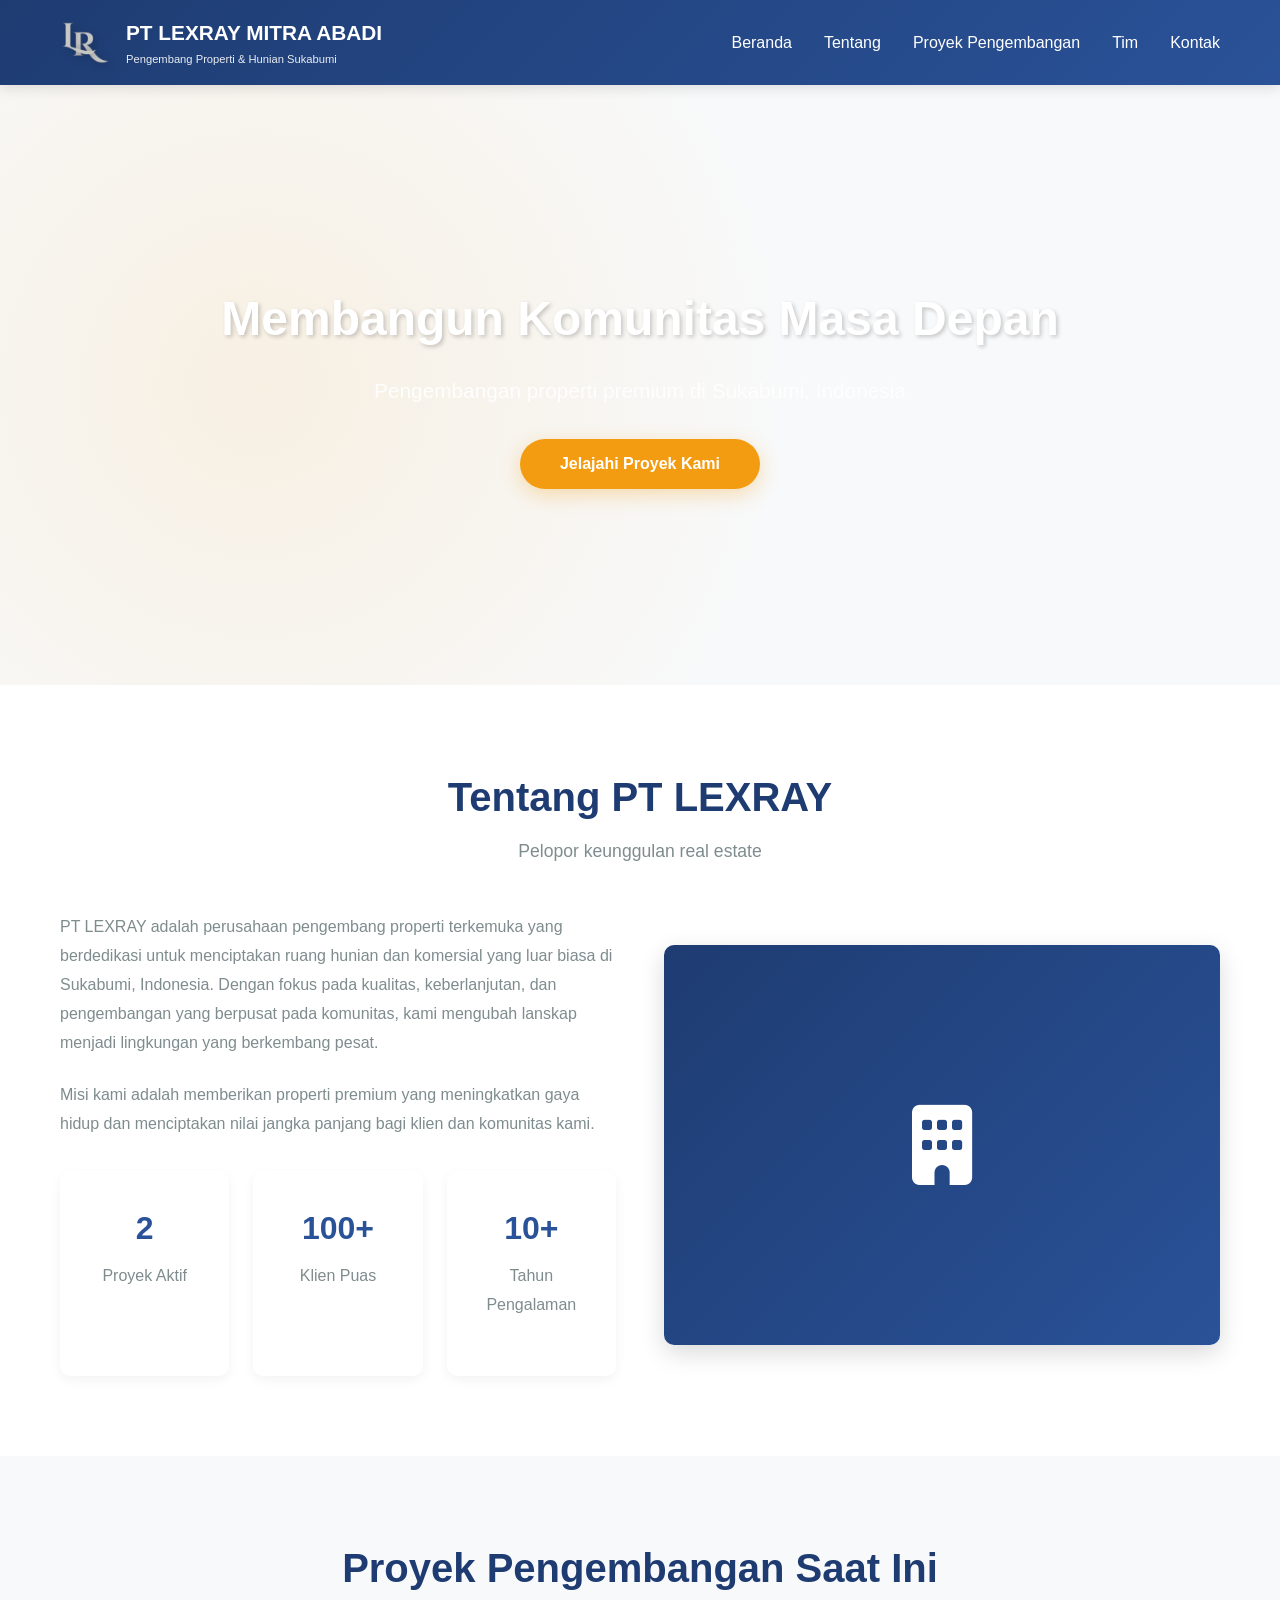
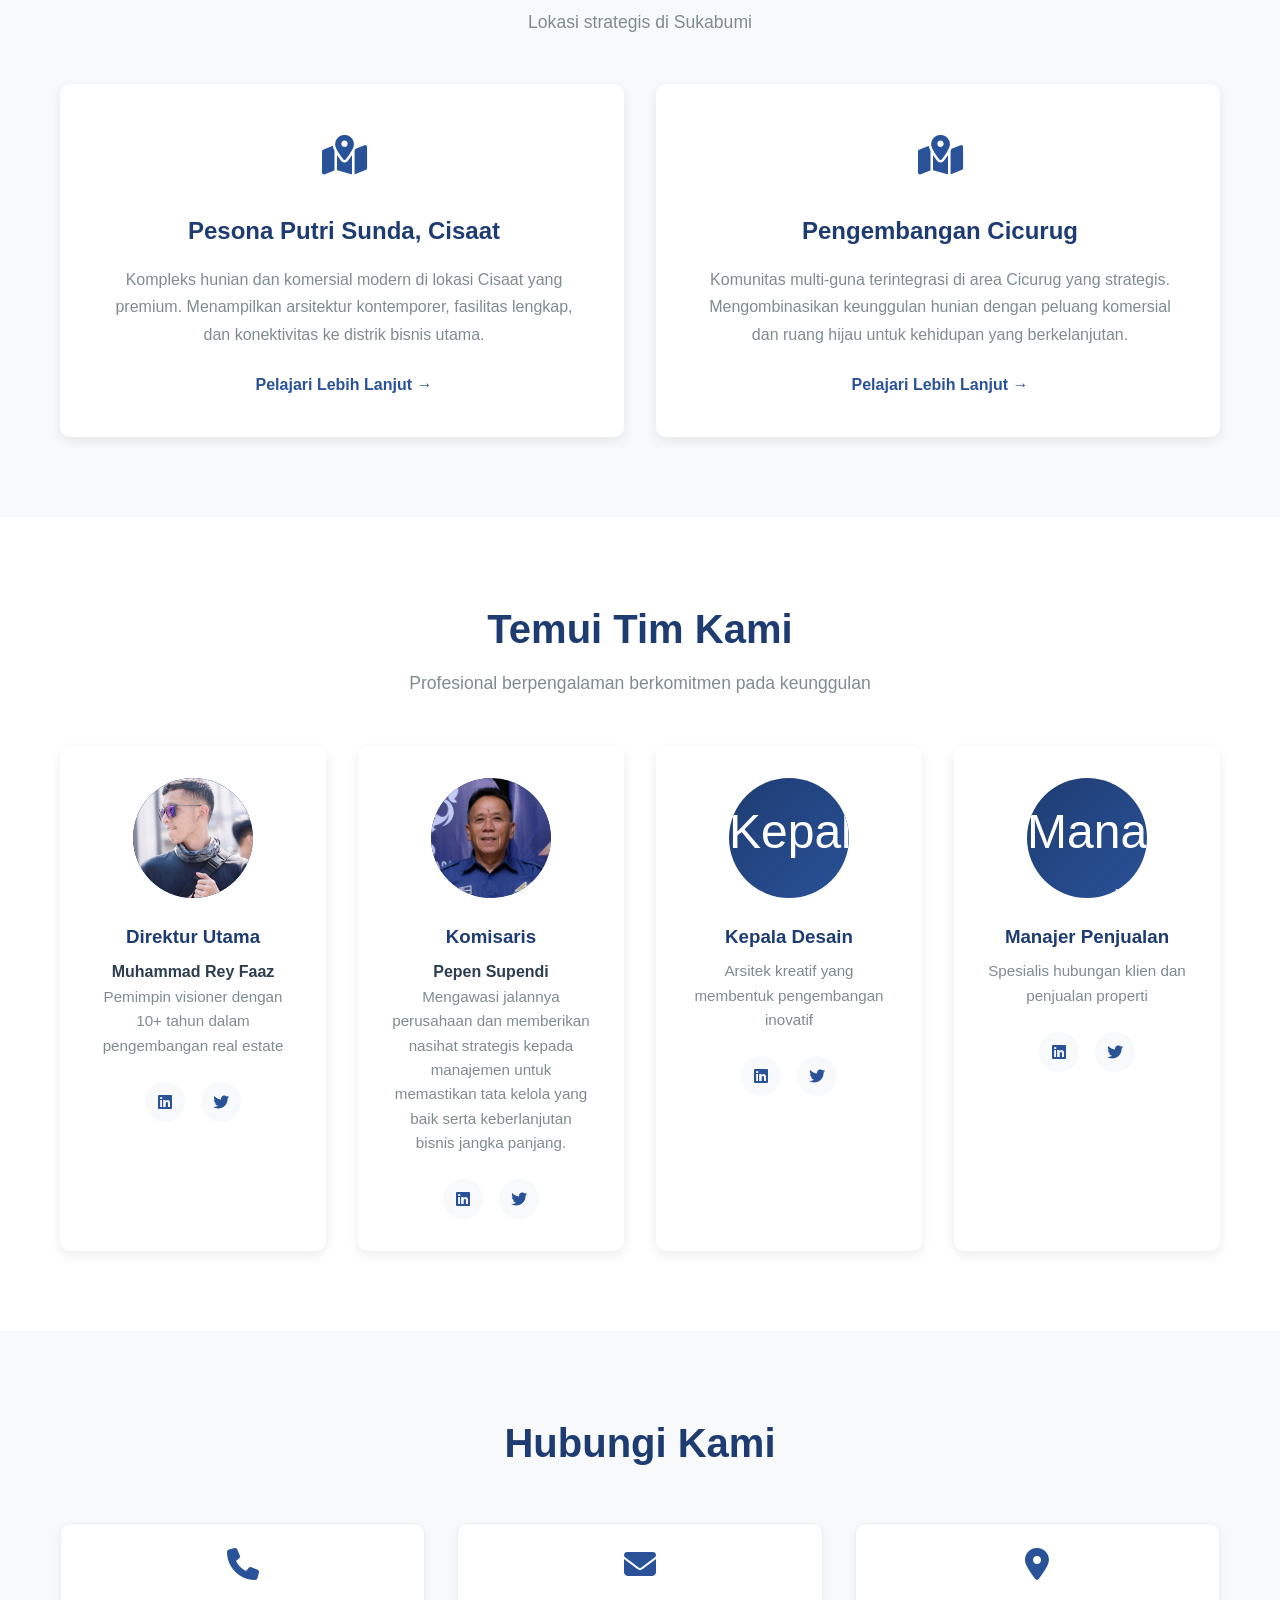
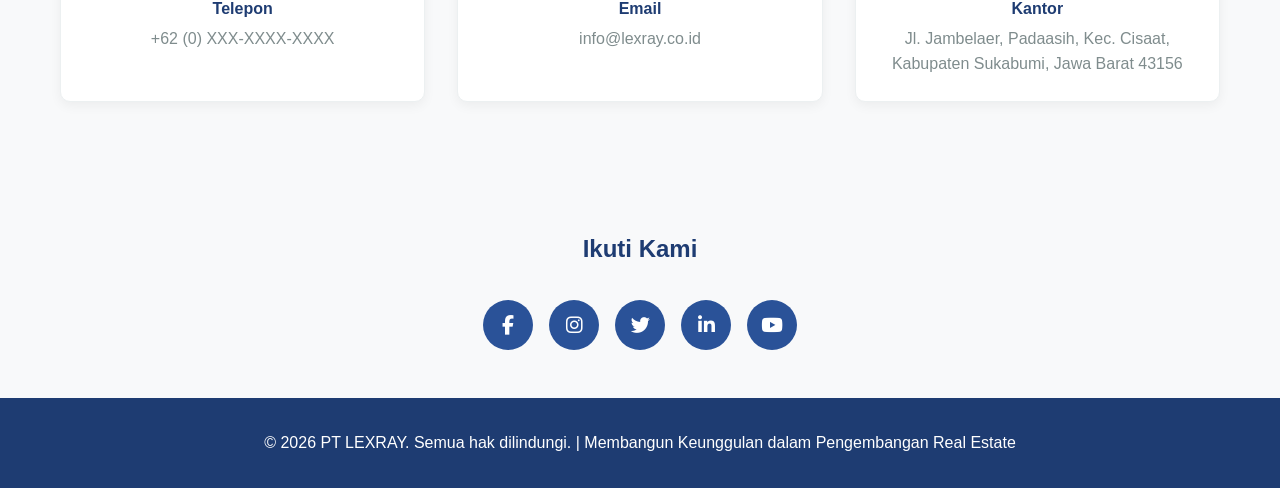
==== index.html @ bbb1227e "Initial project commit" ====
<!DOCTYPE html>
<html lang="id">

<head>
    <meta charset="UTF-8">
    <meta name="viewport" content="width=device-width, initial-scale=1.0">
    <title>LEXRAY | Pengembang Properti & Hunian Sukabumi</title>
    <link rel="icon" type="image/png" href="contents/img/Screenshotlogolexray.png">
    <link rel="stylesheet" href="styles.css">
    <link rel="stylesheet" href="https://cdnjs.cloudflare.com/ajax/libs/font-awesome/6.4.0/css/all.min.css">
</head>

<body>
    <!-- Navigation -->
    <nav class="navbar">
        <div class="container">
            <div class="nav-brand">
                <div class="logo-container">
                    <img src="contents/img/Screenshotlogolexray.png" alt="PT LEXRAY Logo" class="logo">
                </div>
                <div class="brand-text">
                    <h1>PT LEXRAY MITRA ABADI</h1>
                    <p class="tagline">Pengembang Properti & Hunian Sukabumi</p>
                </div>
            </div>
            <ul class="nav-menu">
                <li><a href="#home">Beranda</a></li>
                <li><a href="#about">Tentang</a></li>
                <li><a href="#services">Proyek Pengembangan</a></li>
                <li><a href="#team">Tim</a></li>
                <li><a href="#contact">Kontak</a></li>
            </ul>
            <button class="hamburger">
                <span></span>
                <span></span>
                <span></span>
            </button>
        </div>
    </nav>

    <!-- Hero Section -->
    <section id="home" class="hero">
        <div class="hero-content">
            <h2>Membangun Komunitas Masa Depan</h2>
            <p>Pengembangan properti premium di Sukabumi, Indonesia</p>
            <button class="cta-btn">Jelajahi Proyek Kami</button>
        </div>
        <div class="hero-overlay"></div>
    </section>

    <!-- About Section -->
    <section id="about" class="about">
        <div class="container">
            <div class="section-header">
                <h2>Tentang PT LEXRAY</h2>
                <p class="section-subtitle">Pelopor keunggulan real estate</p>
            </div>
            <div class="about-content">
                <div class="about-text">
                    <p>PT LEXRAY adalah perusahaan pengembang properti terkemuka yang berdedikasi untuk menciptakan
                        ruang hunian dan komersial yang luar biasa di Sukabumi, Indonesia. Dengan fokus pada kualitas,
                        keberlanjutan, dan pengembangan yang berpusat pada komunitas, kami mengubah lanskap menjadi
                        lingkungan yang berkembang pesat.</p>
                    <p>Misi kami adalah memberikan properti premium yang meningkatkan gaya hidup dan menciptakan nilai
                        jangka panjang bagi klien dan komunitas kami.</p>
                    <div class="about-stats">
                        <div class="stat">
                            <h3>2</h3>
                            <p>Proyek Aktif</p>
                        </div>
                        <div class="stat">
                            <h3>100+</h3>
                            <p>Klien Puas</p>
                        </div>
                        <div class="stat">
                            <h3>10+</h3>
                            <p>Tahun Pengalaman</p>
                        </div>
                    </div>
                </div>
                <div class="about-image">
                    <div class="placeholder-image">
                        <i class="fas fa-building"></i>
                    </div>
                </div>
            </div>
        </div>
    </section>

    <!-- Services/Projects Section -->
    <section id="services" class="services">
        <div class="container">
            <div class="section-header">
                <h2>Proyek Pengembangan Saat Ini</h2>
                <p class="section-subtitle">Lokasi strategis di Sukabumi</p>
            </div>
            <div class="services-grid">
                <div class="service-card">
                    <div class="service-icon">
                        <i class="fas fa-map-location-dot"></i>
                    </div>
                    <h3>Pesona Putri Sunda, Cisaat</h3>
                    <p>Kompleks hunian dan komersial modern di lokasi Cisaat yang premium. Menampilkan arsitektur
                        kontemporer, fasilitas lengkap, dan konektivitas ke distrik bisnis utama.</p>
                    <a href="#" class="learn-more">Pelajari Lebih Lanjut →</a>
                </div>
                <div class="service-card">
                    <div class="service-icon">
                        <i class="fas fa-map-location-dot"></i>
                    </div>
                    <h3>Pengembangan Cicurug</h3>
                    <p>Komunitas multi-guna terintegrasi di area Cicurug yang strategis. Mengombinasikan keunggulan
                        hunian dengan peluang komersial dan ruang hijau untuk kehidupan yang berkelanjutan.</p>
                    <a href="#" class="learn-more">Pelajari Lebih Lanjut →</a>
                </div>
            </div>
        </div>
    </section>

    <!-- Team Section -->
    <section id="team" class="team">
        <div class="container">
            <div class="section-header">
                <h2>Temui Tim Kami</h2>
                <p class="section-subtitle">Profesional berpengalaman berkomitmen pada keunggulan</p>
            </div>
            <div class="team-grid">
                <div class="team-member">
                    <div class="member-image">
                        <img src="contents/img/rey.png" alt="Muhammad Rey Faaz" class="member-photo">
                    </div>
                    <h3>Direktur Utama</h3>
                    <h4>Muhammad Rey Faaz</h4>
                    <p>Pemimpin visioner dengan 10+ tahun dalam pengembangan real estate</p>
                    <div class="social-links">
                        <a href="#"><i class="fab fa-linkedin"></i></a>
                        <a href="#"><i class="fab fa-twitter"></i></a>
                    </div>
                </div>
                <div class="team-member">
                    <div class="member-image">
                        <img src="contents/img/komisaris.png" alt="Direktur Proyek" class="member-photo">
                    </div>
                    <h3>Komisaris</h3>
                    <h4>Pepen Supendi</h4>
                    <p>Mengawasi jalannya perusahaan dan memberikan nasihat strategis kepada manajemen untuk memastikan
                        tata kelola yang baik serta keberlanjutan bisnis jangka panjang.</p>
                    <div class="social-links">
                        <a href="#"><i class="fab fa-linkedin"></i></a>
                        <a href="#"><i class="fab fa-twitter"></i></a>
                    </div>
                </div>
                <div class="team-member">
                    <div class="member-image">
                        <img src="contents/img/team-design.jpg" alt="Kepala Desain" class="member-photo">
                    </div>
                    <h3>Kepala Desain</h3>
                    <p>Arsitek kreatif yang membentuk pengembangan inovatif</p>
                    <div class="social-links">
                        <a href="#"><i class="fab fa-linkedin"></i></a>
                        <a href="#"><i class="fab fa-twitter"></i></a>
                    </div>
                </div>
                <div class="team-member">
                    <div class="member-image">
                        <img src="contents/img/team-sales.jpg" alt="Manajer Penjualan" class="member-photo">
                    </div>
                    <h3>Manajer Penjualan</h3>
                    <p>Spesialis hubungan klien dan penjualan properti</p>
                    <div class="social-links">
                        <a href="#"><i class="fab fa-linkedin"></i></a>
                        <a href="#"><i class="fab fa-twitter"></i></a>
                    </div>
                </div>
            </div>
        </div>
    </section>

    <!-- Contact Section -->
    <section id="contact" class="contact">
        <div class="container">
            <div class="section-header">
                <h2>Hubungi Kami</h2>
            </div>
            <div class="contact-content">
                <div class="contact-info">
                    <div class="info-item">
                        <i class="fas fa-phone"></i>
                        <div>
                            <h4>Telepon</h4>
                            <p>+62 (0) XXX-XXXX-XXXX</p>
                        </div>
                    </div>
                    <div class="info-item">
                        <i class="fas fa-envelope"></i>
                        <div>
                            <h4>Email</h4>
                            <p>info@lexray.co.id</p>
                        </div>
                    </div>
                    <div class="info-item">
                        <i class="fas fa-map-marker-alt"></i>
                        <div>
                            <h4>Kantor</h4>
                            <p>Jl. Jambelaer, Padaasih, Kec. Cisaat, Kabupaten Sukabumi, Jawa Barat 43156</p>
                        </div>
                    </div>
                </div>
            </div>
        </div>
    </section>

    <!-- Social Media Section -->
    <section class="social-section">
        <div class="container">
            <h3>Ikuti Kami</h3>
            <div class="social-icons">
                <a href="#" target="_blank"><i class="fab fa-facebook-f"></i></a>
                <a href="https://www.instagram.com/pt.lexraymitraabadi/?utm_source=ig_web_button_share_sheet"
                    target="_blank" rel="noopener noreferrer"><i class="fab fa-instagram"></i></a>
                <a href="#" target="_blank"><i class="fab fa-twitter"></i></a>
                <a href="#" target="_blank"><i class="fab fa-linkedin-in"></i></a>
                <a href="#" target="_blank"><i class="fab fa-youtube"></i></a>
            </div>
        </div>
    </section>

    <!-- Footer -->
    <footer class="footer">
        <div class="container">
            <p>&copy; 2026 PT LEXRAY. Semua hak dilindungi. | Membangun Keunggulan dalam Pengembangan Real Estate</p>
        </div>
    </footer>

    <script src="script.js"></script>
</body>

</html>
---- styles.css ----
* {
    margin: 0;
    padding: 0;
    box-sizing: border-box;
}

:root {
    --primary-color: #1e3c72;
    --secondary-color: #2a5298;
    --accent-color: #f39c12;
    --text-dark: #2c3e50;
    --text-light: #7f8c8d;
    --bg-light: #f8f9fa;
    --white: #ffffff;
    --border-color: #ecf0f1;
}

html {
    scroll-behavior: smooth;
}

body {
    font-family: 'Segoe UI', Tahoma, Geneva, Verdana, sans-serif;
    color: var(--text-dark);
    line-height: 1.6;
    overflow-x: hidden;
}

.container {
    max-width: 1200px;
    margin: 0 auto;
    padding: 0 20px;
}

/* Navigation */
.navbar {
    background: linear-gradient(135deg, var(--primary-color), var(--secondary-color));
    color: var(--white);
    padding: 1rem 0;
    position: sticky;
    top: 0;
    z-index: 100;
    box-shadow: 0 4px 12px rgba(0, 0, 0, 0.1);
}

.navbar .container {
    display: flex;
    justify-content: space-between;
    align-items: center;
}

.nav-brand {
    display: flex;
    align-items: center;
    gap: 1rem;
}

.logo-container {
    display: flex;
    align-items: center;
    flex-shrink: 0;
}

.logo {
    width: 50px;
    height: 50px;
    object-fit: contain;
    filter: drop-shadow(2px 2px 4px rgba(0, 0, 0, 0.2));
    transition: transform 0.3s ease;
}

.logo:hover {
    transform: scale(1.05);
}

.brand-text {
    display: flex;
    flex-direction: column;
    justify-content: center;
}

.nav-brand h1 {
    font-size: 1.3rem;
    font-weight: 700;
    margin: 0;
    padding: 0;
}

.nav-brand .tagline {
    font-size: 0.7rem;
    opacity: 0.9;
    margin-top: 2px;
    white-space: nowrap;
}

.nav-menu {
    display: flex;
    list-style: none;
    gap: 2rem;
}

.nav-menu a {
    color: var(--white);
    text-decoration: none;
    transition: all 0.3s ease;
    font-weight: 500;
    position: relative;
}

.nav-menu a:hover {
    color: var(--accent-color);
}

.nav-menu a::after {
    content: '';
    position: absolute;
    bottom: -5px;
    left: 0;
    width: 0;
    height: 2px;
    background: var(--accent-color);
    transition: width 0.3s ease;
}

.nav-menu a:hover::after {
    width: 100%;
}

.hamburger {
    display: none;
    flex-direction: column;
    cursor: pointer;
    background: none;
    border: none;
}

.hamburger span {
    width: 25px;
    height: 3px;
    background: var(--white);
    margin: 5px 0;
    transition: 0.3s;
}

/* Hero Section */
.hero {
    background: linear-gradient(135deg, rgba(30, 60, 114, 0.85), rgba(42, 82, 152, 0.85)), url('data:image/svg+xml,<svg xmlns="http://www.w3.org/2000/svg" viewBox="0 0 1200 600"><defs><pattern id="grid" width="40" height="40" patternUnits="userSpaceOnUse"><path d="M 40 0 L 0 0 0 40" fill="none" stroke="white" stroke-width="0.5" opacity="0.1"/></pattern></defs><rect width="1200" height="600" fill="%231e3c72"/><rect width="1200" height="600" fill="url(%23grid)"/></svg>');
    background-size: cover;
    background-position: center;
    height: 600px;
    display: flex;
    align-items: center;
    justify-content: center;
    text-align: center;
    color: var(--white);
    position: relative;
    overflow: hidden;
}

.hero-overlay {
    position: absolute;
    top: 0;
    left: 0;
    right: 0;
    bottom: 0;
    background: radial-gradient(circle at 20% 50%, rgba(243, 156, 18, 0.1), transparent 50%);
    pointer-events: none;
}

.hero-content {
    position: relative;
    z-index: 2;
    animation: fadeInUp 1s ease-out;
}

.hero-content h2 {
    font-size: 3rem;
    margin-bottom: 1rem;
    font-weight: 700;
    text-shadow: 2px 2px 4px rgba(0, 0, 0, 0.2);
}

.hero-content p {
    font-size: 1.3rem;
    margin-bottom: 2rem;
    opacity: 0.95;
}

.cta-btn {
    background: var(--accent-color);
    color: var(--white);
    border: none;
    padding: 1rem 2.5rem;
    font-size: 1rem;
    font-weight: 600;
    border-radius: 50px;
    cursor: pointer;
    transition: all 0.3s ease;
    box-shadow: 0 6px 20px rgba(243, 156, 18, 0.3);
}

.cta-btn:hover {
    background: #e67e22;
    transform: translateY(-3px);
    box-shadow: 0 8px 25px rgba(243, 156, 18, 0.4);
}

/* Section Styling */
section {
    padding: 5rem 0;
}

section:nth-child(even) {
    background: var(--bg-light);
}

.section-header {
    text-align: center;
    margin-bottom: 3rem;
}

.section-header h2 {
    font-size: 2.5rem;
    color: var(--primary-color);
    margin-bottom: 0.5rem;
    font-weight: 700;
}

.section-subtitle {
    color: var(--text-light);
    font-size: 1.1rem;
    margin-bottom: 1rem;
}

/* About Section */
.about-content {
    display: grid;
    grid-template-columns: 1fr 1fr;
    gap: 3rem;
    align-items: center;
}

.about-text p {
    margin-bottom: 1.5rem;
    font-size: 1rem;
    color: var(--text-light);
    line-height: 1.8;
}

.about-stats {
    display: grid;
    grid-template-columns: repeat(3, 1fr);
    gap: 1.5rem;
    margin-top: 2rem;
}

.stat {
    background: var(--white);
    padding: 2rem;
    border-radius: 10px;
    text-align: center;
    box-shadow: 0 4px 12px rgba(0, 0, 0, 0.05);
    transition: all 0.3s ease;
}

.stat:hover {
    transform: translateY(-5px);
    box-shadow: 0 8px 20px rgba(0, 0, 0, 0.1);
}

.stat h3 {
    font-size: 2rem;
    color: var(--secondary-color);
    font-weight: 700;
}

.stat p {
    color: var(--text-light);
    margin-top: 0.5rem;
}

.placeholder-image {
    background: linear-gradient(135deg, var(--primary-color), var(--secondary-color));
    height: 400px;
    border-radius: 10px;
    display: flex;
    align-items: center;
    justify-content: center;
    color: var(--white);
    font-size: 5rem;
    box-shadow: 0 8px 25px rgba(0, 0, 0, 0.15);
}

/* Services Section */
.services-grid {
    display: grid;
    grid-template-columns: repeat(auto-fit, minmax(300px, 1fr));
    gap: 2rem;
}

.service-card {
    background: var(--white);
    padding: 2.5rem;
    border-radius: 10px;
    text-align: center;
    transition: all 0.3s ease;
    box-shadow: 0 4px 12px rgba(0, 0, 0, 0.08);
    border-left: 4px solid transparent;
}

.service-card:hover {
    transform: translateY(-10px);
    box-shadow: 0 12px 30px rgba(0, 0, 0, 0.12);
    border-left-color: var(--accent-color);
}

.service-icon {
    font-size: 2.5rem;
    color: var(--secondary-color);
    margin-bottom: 1.5rem;
}

.service-card h3 {
    font-size: 1.5rem;
    margin-bottom: 1rem;
    color: var(--primary-color);
}

.service-card p {
    color: var(--text-light);
    margin-bottom: 1.5rem;
    line-height: 1.7;
}

.learn-more {
    color: var(--secondary-color);
    text-decoration: none;
    font-weight: 600;
    transition: all 0.3s ease;
    display: inline-block;
}

.learn-more:hover {
    color: var(--accent-color);
    transform: translateX(5px);
}

/* Portfolio Section */
.portfolio-grid {
    display: grid;
    grid-template-columns: repeat(auto-fit, minmax(250px, 1fr));
    gap: 2rem;
}

.portfolio-item {
    background: var(--white);
    border-radius: 10px;
    overflow: hidden;
    box-shadow: 0 4px 12px rgba(0, 0, 0, 0.08);
    transition: all 0.3s ease;
}

.portfolio-item:hover {
    transform: translateY(-8px);
    box-shadow: 0 10px 25px rgba(0, 0, 0, 0.15);
}

.portfolio-image-placeholder {
    background: linear-gradient(135deg, var(--primary-color), var(--secondary-color));
    height: 250px;
    display: flex;
    align-items: center;
    justify-content: center;
    color: rgba(255, 255, 255, 0.3);
    font-size: 3rem;
    transition: background 0.3s ease;
}

.portfolio-item:hover .portfolio-image-placeholder {
    background: linear-gradient(135deg, var(--secondary-color), var(--primary-color));
}

.portfolio-info {
    padding: 1.5rem;
}

.portfolio-info h3 {
    color: var(--primary-color);
    margin-bottom: 0.5rem;
    font-size: 1.1rem;
}

.portfolio-info p {
    color: var(--text-light);
    font-size: 0.95rem;
}

/* Team Section */
.team-grid {
    display: grid;
    grid-template-columns: repeat(auto-fit, minmax(250px, 1fr));
    gap: 2rem;
}

.team-member {
    background: var(--white);
    padding: 2rem;
    border-radius: 10px;
    text-align: center;
    box-shadow: 0 4px 12px rgba(0, 0, 0, 0.08);
    transition: all 0.3s ease;
}

.team-member:hover {
    transform: translateY(-8px);
    box-shadow: 0 10px 25px rgba(0, 0, 0, 0.12);
}

.member-image {
    width: 120px;
    height: 120px;
    margin: 0 auto 1.5rem;
    background: linear-gradient(135deg, var(--primary-color), var(--secondary-color));
    border-radius: 50%;
    display: flex;
    align-items: center;
    justify-content: center;
    color: var(--white);
    font-size: 3rem;
    overflow: hidden;
}

.member-photo {
    width: 100%;
    height: 100%;
    object-fit: cover;
    object-position: center;
    border-radius: 50%;
    transition: transform 0.3s ease;
}

.team-member:hover .member-photo {
    transform: scale(1.05);
}

.team-member h3 {
    color: var(--primary-color);
    margin-bottom: 0.5rem;
}

.team-member p {
    color: var(--text-light);
    font-size: 0.95rem;
    margin-bottom: 1.5rem;
}

.social-links {
    display: flex;
    gap: 1rem;
    justify-content: center;
}

.social-links a {
    width: 40px;
    height: 40px;
    border-radius: 50%;
    background: var(--bg-light);
    display: flex;
    align-items: center;
    justify-content: center;
    color: var(--secondary-color);
    text-decoration: none;
    transition: all 0.3s ease;
}

.social-links a:hover {
    background: var(--secondary-color);
    color: var(--white);
    transform: translateY(-3px);
}

/* Contact Section */
.contact-content {
    display: flex;
    justify-content: center;
}

.contact-info {
    display: grid;
    grid-template-columns: repeat(3, minmax(220px, 1fr));
    gap: 2rem;
    width: 100%;
    align-items: stretch;
}

.info-item {
    display: flex;
    flex-direction: column;
    align-items: center;
    text-align: center;
    gap: 1rem;
    padding: 1.5rem;
    border: 1px solid var(--border-color);
    border-radius: 10px;
    background: var(--white);
    min-width: 200px;
    transition: all 0.3s ease;
    box-shadow: 0 4px 12px rgba(0, 0, 0, 0.05);
}

.info-item:hover {
    transform: translateY(-5px);
    box-shadow: 0 8px 20px rgba(0, 0, 0, 0.1);
    border-color: var(--accent-color);
}

.info-item i {
    font-size: 2rem;
    color: var(--secondary-color);
    flex-shrink: 0;
}

.info-item h4 {
    color: var(--primary-color);
    margin-bottom: 0.25rem;
}

.info-item p {
    color: var(--text-light);
}

.contact-form {
    display: flex;
    flex-direction: column;
    gap: 1.5rem;
}

.contact-form input,
.contact-form textarea {
    padding: 1rem;
    border: 1px solid var(--border-color);
    border-radius: 5px;
    font-family: inherit;
    font-size: 1rem;
    transition: all 0.3s ease;
}

.contact-form input:focus,
.contact-form textarea:focus {
    outline: none;
    border-color: var(--secondary-color);
    box-shadow: 0 0 0 3px rgba(42, 82, 152, 0.1);
}

.submit-btn {
    background: linear-gradient(135deg, var(--primary-color), var(--secondary-color));
    color: var(--white);
    border: none;
    padding: 1rem;
    border-radius: 5px;
    font-size: 1rem;
    font-weight: 600;
    cursor: pointer;
    transition: all 0.3s ease;
}

.submit-btn:hover {
    transform: translateY(-2px);
    box-shadow: 0 6px 20px rgba(30, 60, 114, 0.3);
}

/* Social Section */
.social-section {
    background: var(--bg-light);
    padding: 3rem 0;
    text-align: center;
}

.social-section h3 {
    color: var(--primary-color);
    margin-bottom: 2rem;
    font-size: 1.5rem;
}

.social-icons {
    display: flex;
    gap: 1rem;
    justify-content: center;
    flex-wrap: wrap;
}

.social-icons a {
    width: 50px;
    height: 50px;
    border-radius: 50%;
    background: var(--secondary-color);
    color: var(--white);
    display: flex;
    align-items: center;
    justify-content: center;
    text-decoration: none;
    font-size: 1.2rem;
    transition: all 0.3s ease;
}

.social-icons a:hover {
    background: var(--accent-color);
    transform: translateY(-5px) scale(1.1);
}

/* Footer */
.footer {
    background: var(--primary-color);
    color: var(--white);
    text-align: center;
    padding: 2rem 0;
}

/* ============================================
   INTERACTIVE FEATURES STYLES
   ============================================ */

/* Hamburger Menu Animation */
.hamburger.active span:nth-child(1) {
    transform: rotate(45deg) translate(10px, 10px);
}

.hamburger.active span:nth-child(2) {
    opacity: 0;
}

.hamburger.active span:nth-child(3) {
    transform: rotate(-45deg) translate(7px, -7px);
}

/* Navbar Scrolled State */
.navbar.scrolled {
    box-shadow: 0 6px 20px rgba(0, 0, 0, 0.15);
    padding: 0.5rem 0;
}

/* Form Field Error States */
.contact-form input.error,
.contact-form textarea.error {
    border-color: #e74c3c;
    background-color: rgba(231, 76, 60, 0.05);
}

.contact-form input.error:focus,
.contact-form textarea.error:focus {
    box-shadow: 0 0 0 3px rgba(231, 76, 60, 0.1);
    border-color: #e74c3c;
}

/* Error Message */
.error-message {
    display: block;
    color: #e74c3c;
    font-size: 0.85rem;
    margin-top: 0.35rem;
    animation: slideUp 0.3s ease-out;
}

/* Form Field Focus with Accessibility */
.contact-form input:focus,
.contact-form textarea:focus {
    outline: 2px solid var(--secondary-color);
    outline-offset: 2px;
}

.contact-form input.focused::placeholder,
.contact-form textarea.focused::placeholder {
    color: transparent;
}

/* Submit Button States */
.submit-btn:disabled {
    opacity: 0.7;
    cursor: not-allowed;
    transform: none;
}

.submit-btn:disabled:hover {
    transform: none;
    box-shadow: 0 4px 12px rgba(30, 60, 114, 0.2);
}

/* Notification System */
.notification {
    position: fixed;
    top: 20px;
    right: 20px;
    padding: 1.2rem 1.5rem;
    border-radius: 8px;
    box-shadow: 0 8px 24px rgba(0, 0, 0, 0.15);
    z-index: 1000;
    min-width: 300px;
    max-width: 450px;
    opacity: 0;
    transform: translateX(400px);
    transition: all 0.3s ease;
}

.notification.show {
    opacity: 1;
    transform: translateX(0);
}

.notification-content {
    display: flex;
    align-items: center;
    gap: 1rem;
    font-weight: 500;
}

.notification-success {
    background: #27ae60;
    color: var(--white);
}

.notification-error {
    background: #e74c3c;
    color: var(--white);
}

.notification i {
    font-size: 1.5rem;
    flex-shrink: 0;
}

/* Fade-In Animation for Scroll */
.fade-in {
    opacity: 0;
    transform: translateY(20px);
    transition: opacity 0.6s ease-out, transform 0.6s ease-out;
}

.fade-in-visible {
    opacity: 1;
    transform: translateY(0);
}

/* Portfolio Item Expanded State */
.portfolio-item.expanded {
    grid-column: span 2;
}

.portfolio-item.expanded .portfolio-image-placeholder {
    height: 350px;
}

/* Animations */
@keyframes fadeInUp {
    from {
        opacity: 0;
        transform: translateY(30px);
    }
    to {
        opacity: 1;
        transform: translateY(0);
    }
}

@keyframes slideUp {
    from {
        opacity: 0;
        transform: translateY(10px);
    }
    to {
        opacity: 1;
        transform: translateY(0);
    }
}

/* Responsive Design */
@media (max-width: 768px) {
    .nav-menu {
        position: absolute;
        top: 100%;
        left: 0;
        right: 0;
        flex-direction: column;
        background: var(--primary-color);
        padding: 1rem;
        gap: 1rem;
        display: none;
    }

    .nav-menu.active {
        display: flex;
        animation: slideDown 0.3s ease-out;
    }

    .hamburger {
        display: flex;
    }

    .logo {
        width: 45px;
        height: 45px;
    }

    .nav-brand {
        gap: 0.8rem;
    }

    .hero-content h2 {
        font-size: 2rem;
    }

    .hero-content p {
        font-size: 1rem;
    }

    .section-header h2 {
        font-size: 1.8rem;
    }

    .about-content {
        grid-template-columns: 1fr;
    }

    .about-stats {
        grid-template-columns: 1fr;
    }

    .contact-info {
        grid-template-columns: 1fr;
    }

    .portfolio-item.expanded {
        grid-column: span 1;
    }

    .notification {
        min-width: 280px;
        max-width: 90vw;
        right: 10px;
        left: 10px;
    }
}

@media (max-width: 480px) {
    .hero-content h2 {
        font-size: 1.5rem;
    }

    .hero {
        height: 400px;
    }

    .section-header h2 {
        font-size: 1.5rem;
    }

    .services-grid,
    .portfolio-grid,
    .team-grid {
        grid-template-columns: 1fr;
    }

    .nav-brand h1 {
        font-size: 1.3rem;
    }

    .nav-brand .tagline {
        font-size: 0.65rem;
    }

    .logo {
        width: 40px;
        height: 40px;
    }

    .nav-brand {
        gap: 0.7rem;
    }
}

/* Animation for menu slide down */
@keyframes slideDown {
    from {
        opacity: 0;
        transform: translateY(-10px);
    }
    to {
        opacity: 1;
        transform: translateY(0);
    }
}
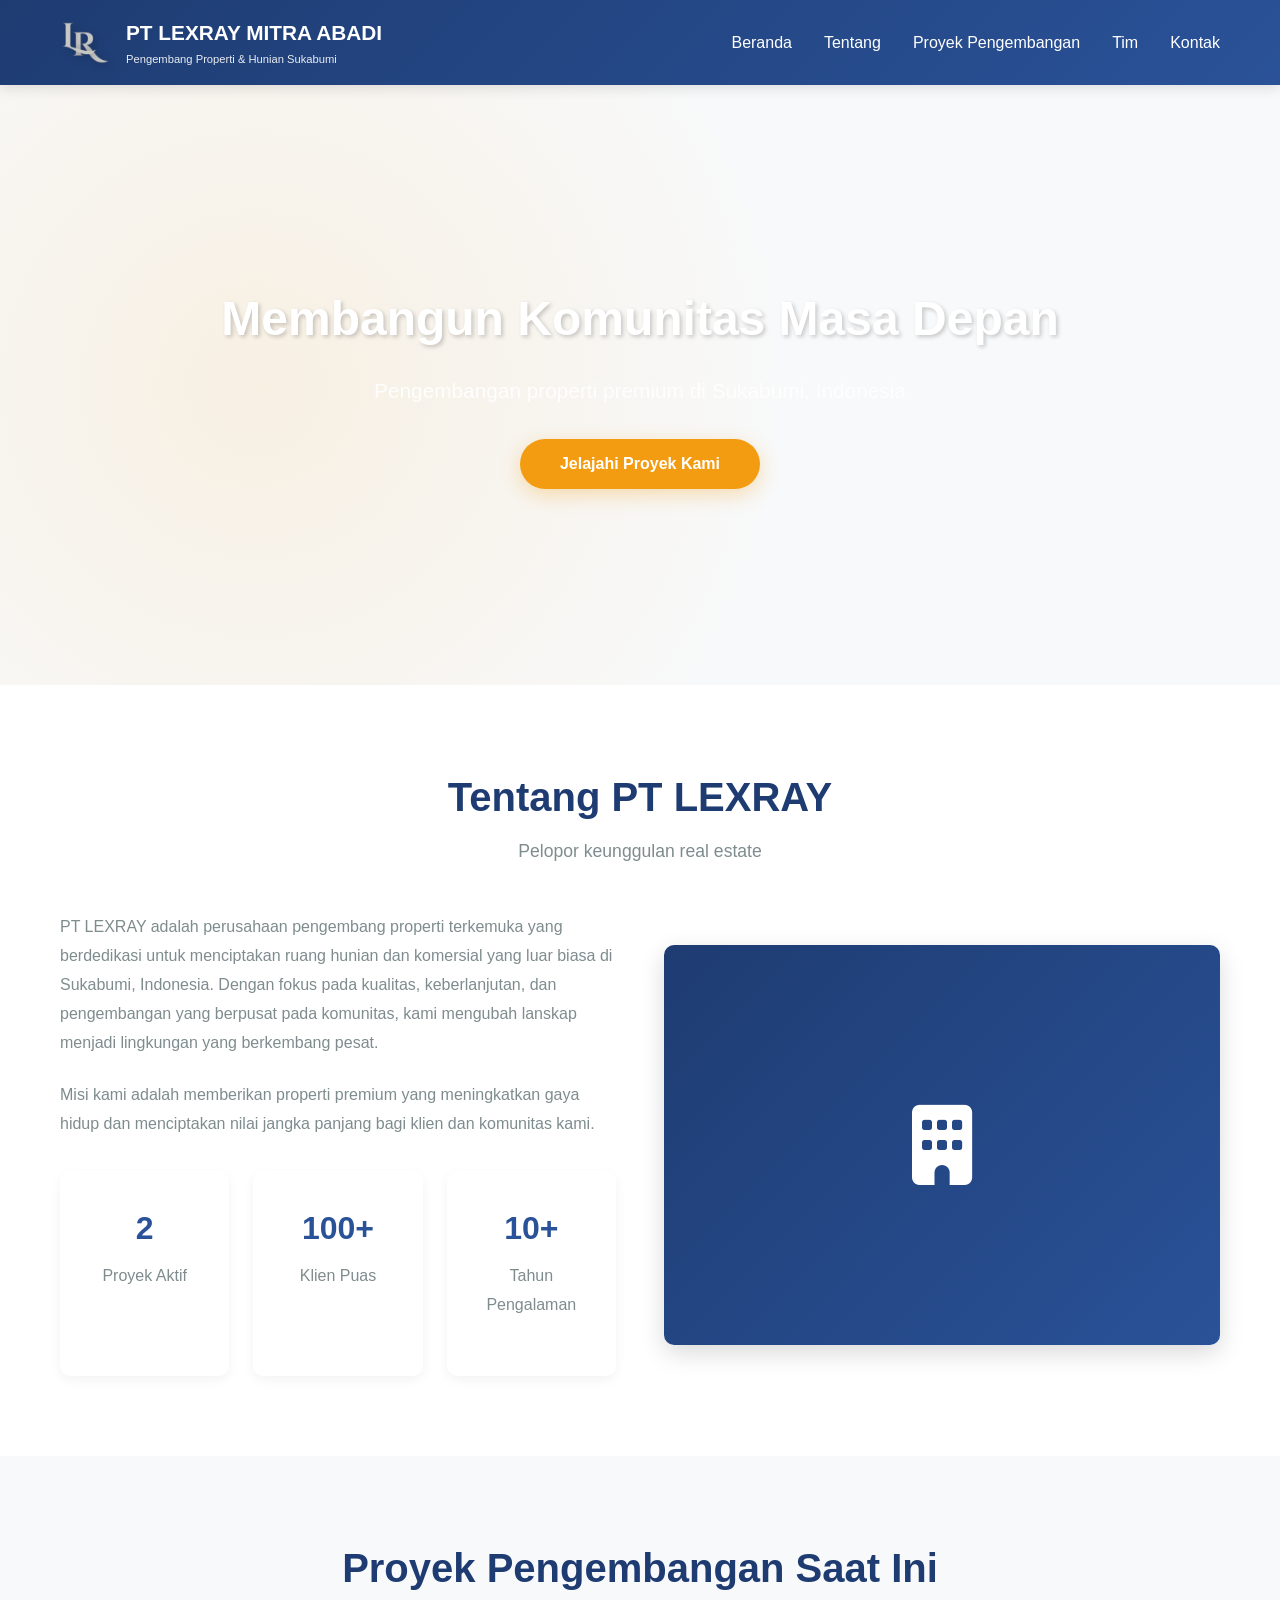
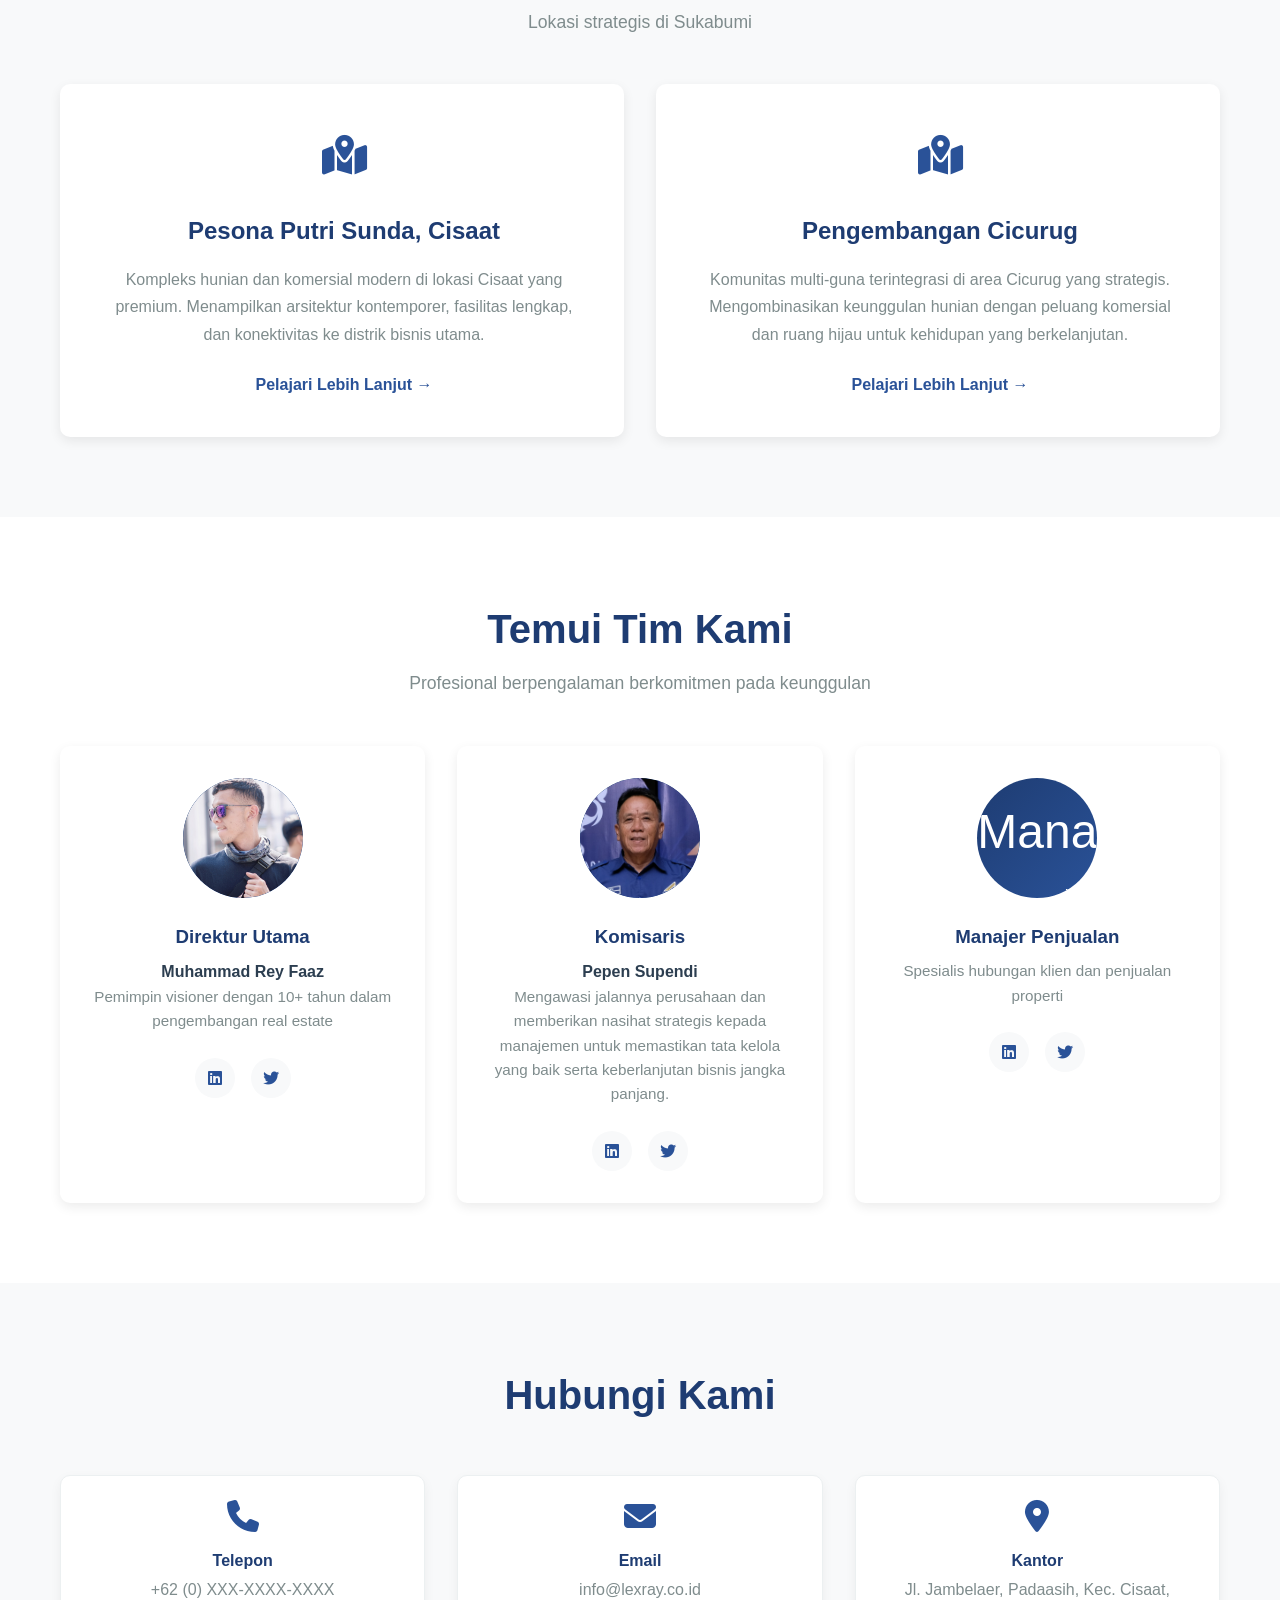
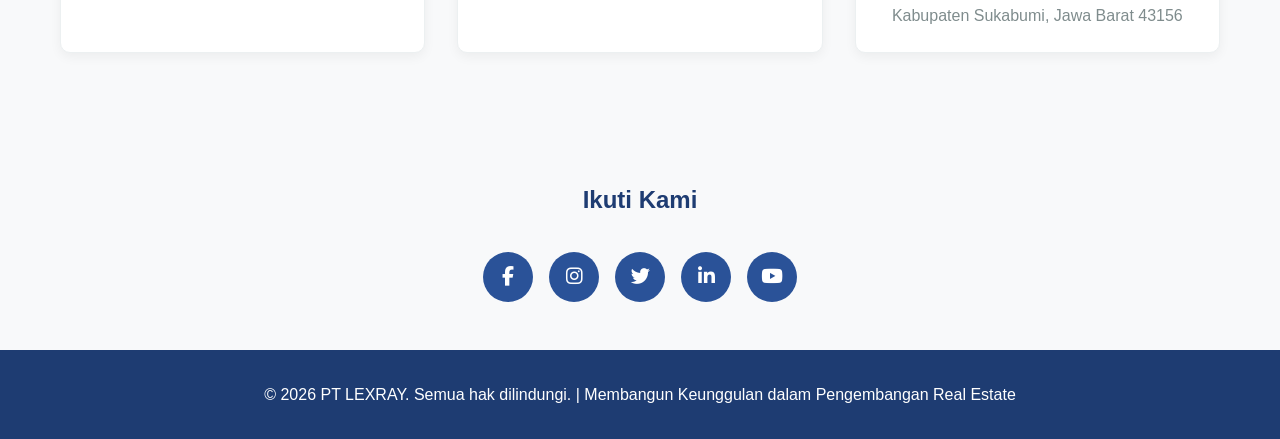
==== commit 11d88dc7: "Update team section content" ====
--- a/index.html
+++ b/index.html
@@ -152,17 +152,6 @@
                 </div>
                 <div class="team-member">
                     <div class="member-image">
-                        <img src="contents/img/team-design.jpg" alt="Kepala Desain" class="member-photo">
-                    </div>
-                    <h3>Kepala Desain</h3>
-                    <p>Arsitek kreatif yang membentuk pengembangan inovatif</p>
-                    <div class="social-links">
-                        <a href="#"><i class="fab fa-linkedin"></i></a>
-                        <a href="#"><i class="fab fa-twitter"></i></a>
-                    </div>
-                </div>
-                <div class="team-member">
-                    <div class="member-image">
                         <img src="contents/img/team-sales.jpg" alt="Manajer Penjualan" class="member-photo">
                     </div>
                     <h3>Manajer Penjualan</h3>
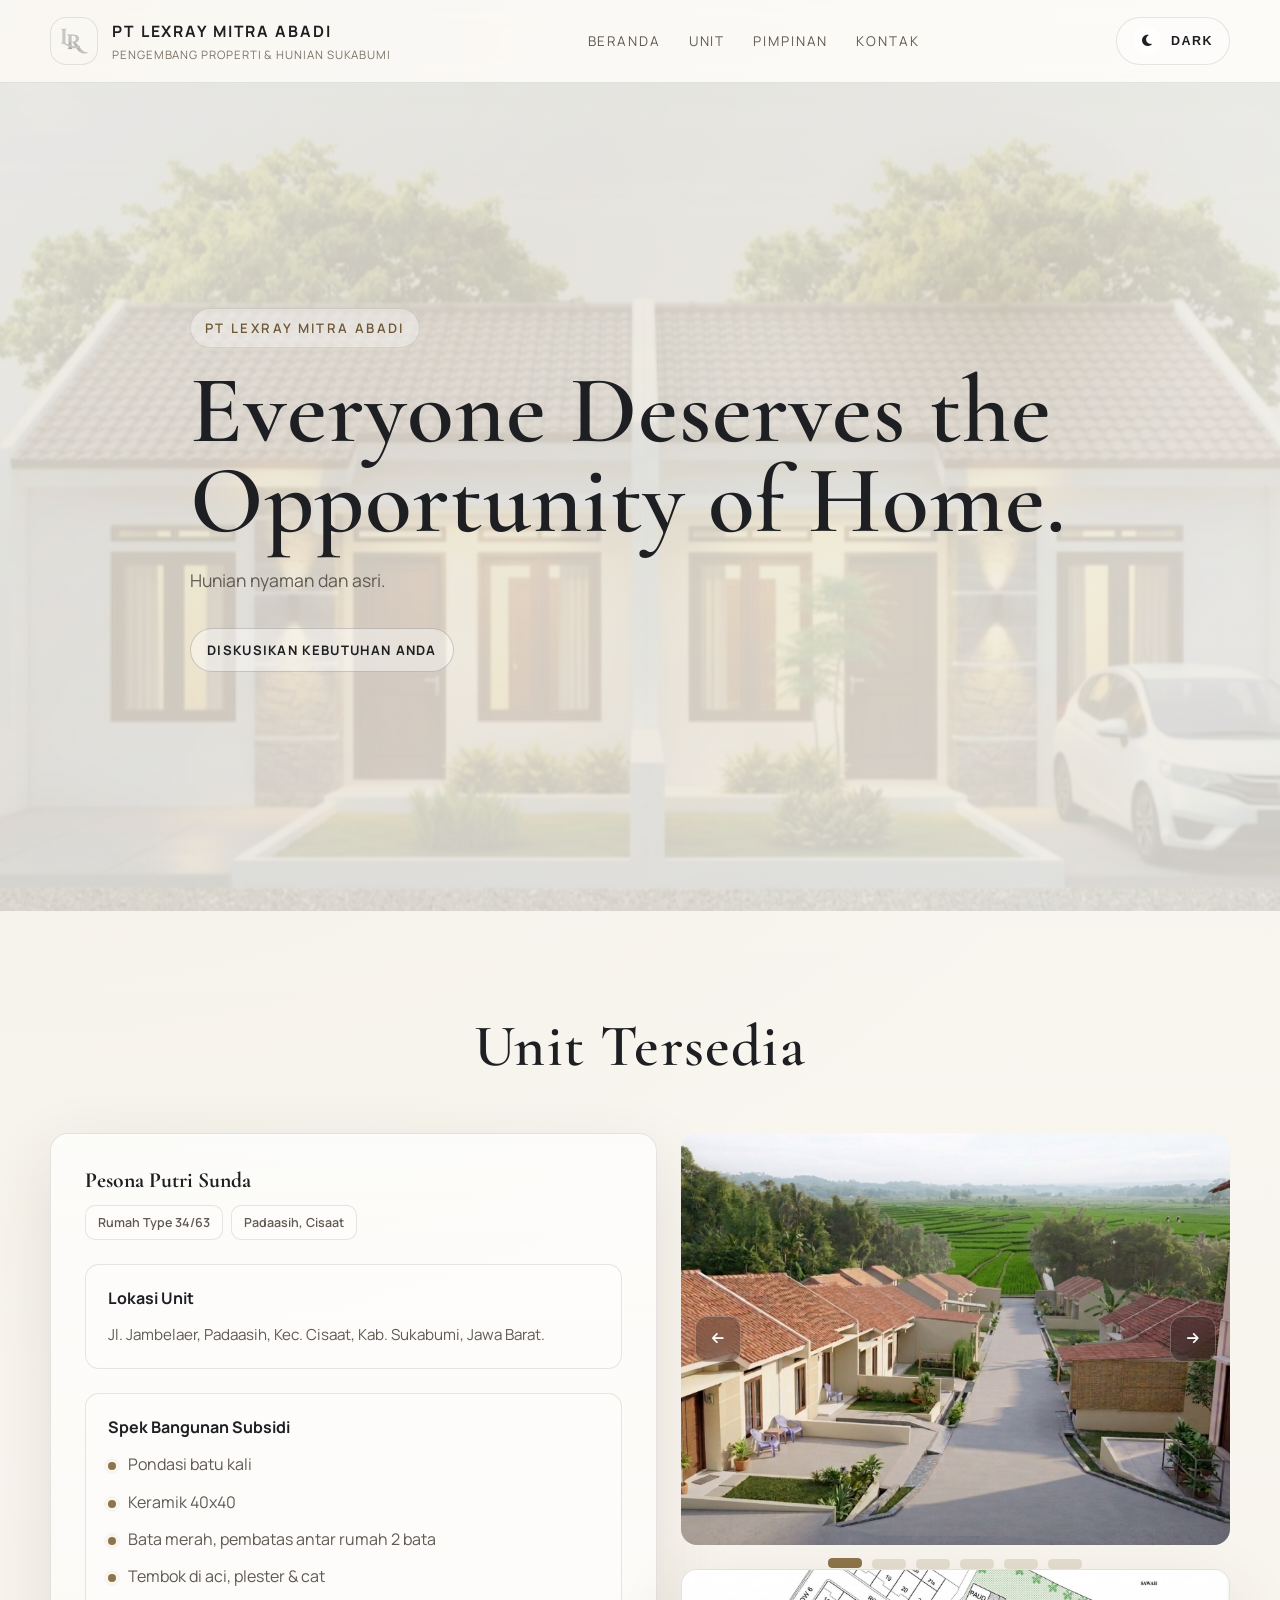
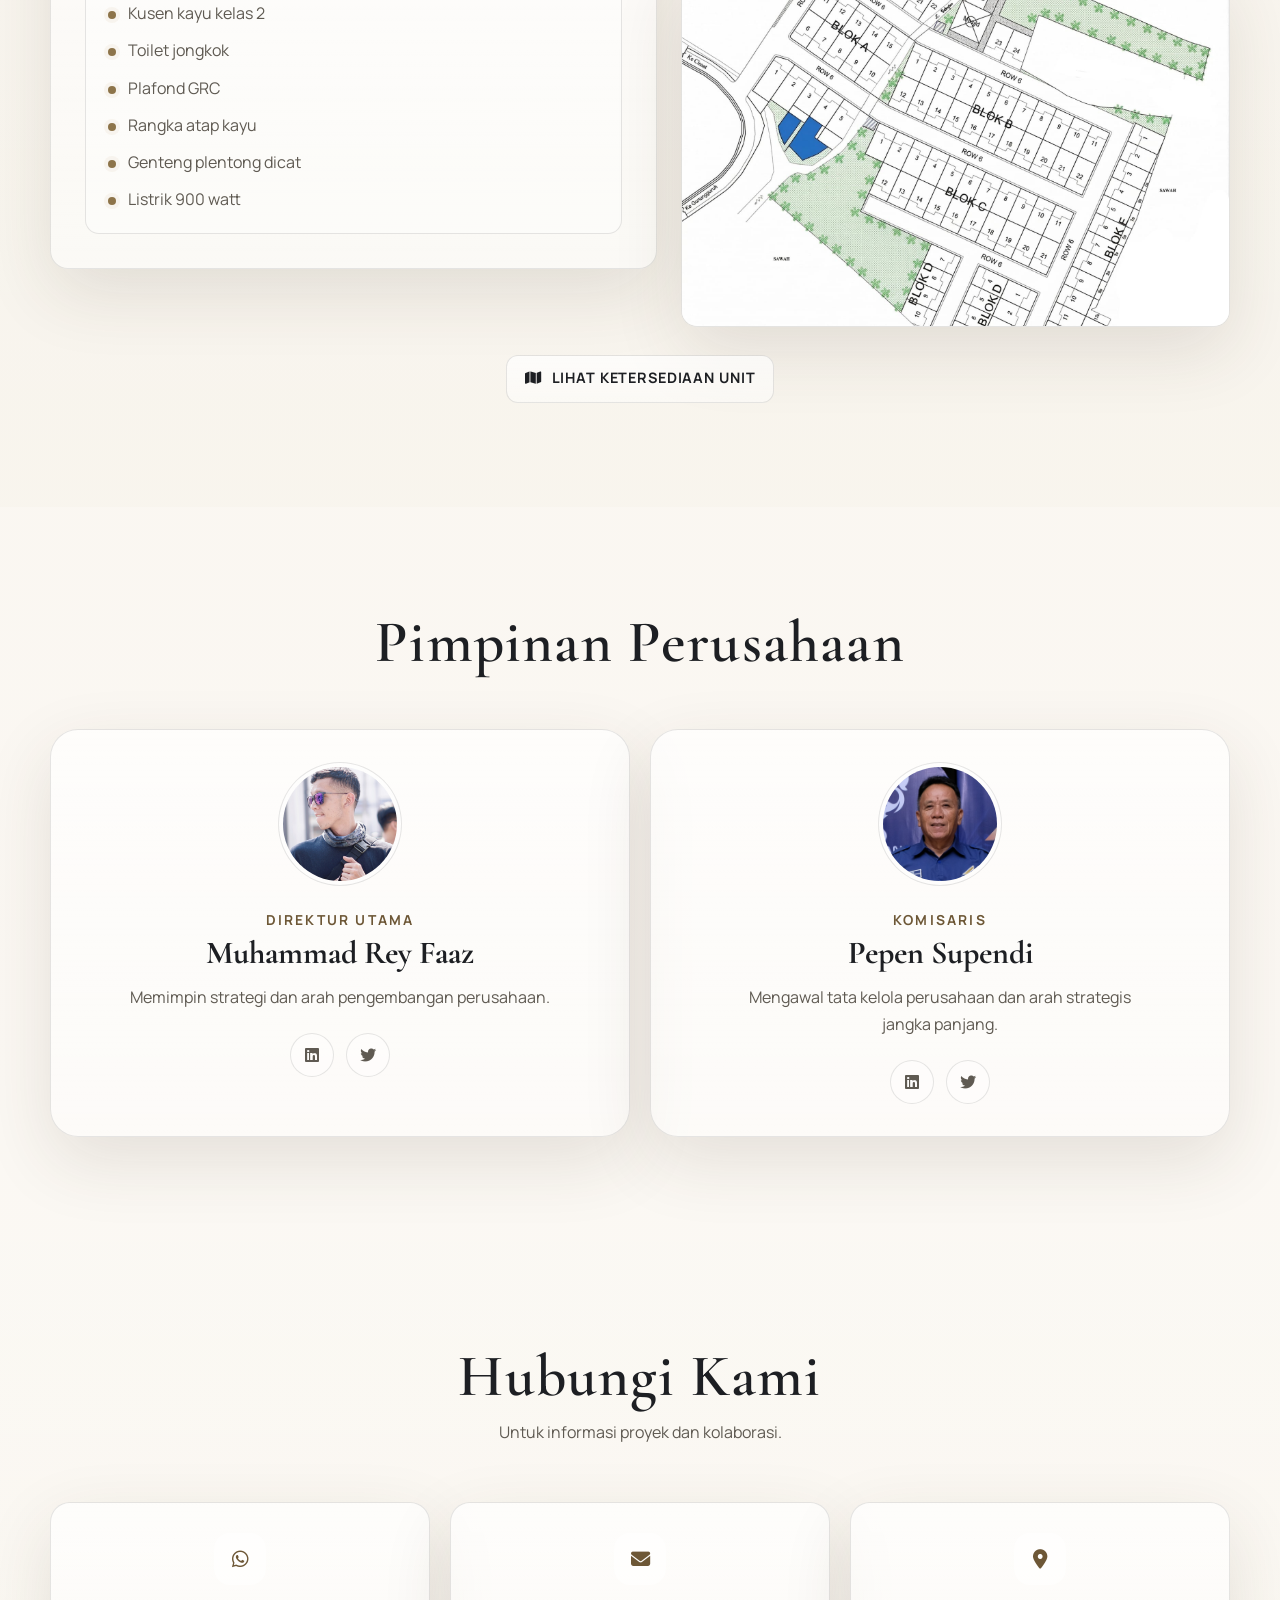
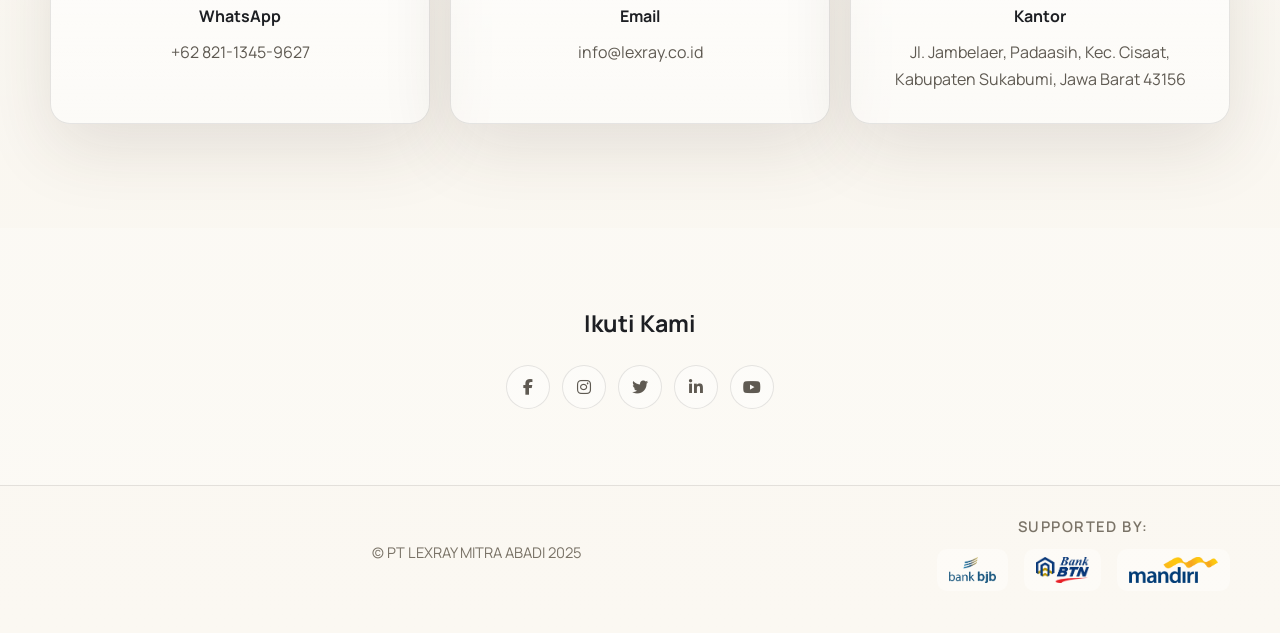
==== commit ffd5fc75: "Update carousel dengan gambar-gambar terbaru dan perbaikan responsif" ====
--- a/index.html
+++ b/index.html
@@ -1,17 +1,22 @@
 <!DOCTYPE html>
-<html lang="id">
+<html lang="id" data-theme="light">
 
 <head>
     <meta charset="UTF-8">
-    <meta name="viewport" content="width=device-width, initial-scale=1.0">
+    <meta name="viewport" content="width=device-width, initial-scale=1, viewport-fit=cover">
     <title>LEXRAY | Pengembang Properti & Hunian Sukabumi</title>
+    <meta name="theme-color" content="#f5f1e8">
+    <link rel="preconnect" href="https://fonts.googleapis.com">
+    <link rel="preconnect" href="https://fonts.gstatic.com" crossorigin>
+    <link
+        href="https://fonts.googleapis.com/css2?family=Cormorant+Garamond:wght@500;600;700&family=Manrope:wght@400;500;600;700&display=swap"
+        rel="stylesheet">
     <link rel="icon" type="image/png" href="contents/img/Screenshotlogolexray.png">
     <link rel="stylesheet" href="styles.css">
     <link rel="stylesheet" href="https://cdnjs.cloudflare.com/ajax/libs/font-awesome/6.4.0/css/all.min.css">
 </head>
 
 <body>
-    <!-- Navigation -->
     <nav class="navbar">
         <div class="container">
             <div class="nav-brand">
@@ -25,12 +30,23 @@
             </div>
             <ul class="nav-menu">
                 <li><a href="#home">Beranda</a></li>
-                <li><a href="#about">Tentang</a></li>
-                <li><a href="#services">Proyek Pengembangan</a></li>
-                <li><a href="#team">Tim</a></li>
+                <li><a href="#units">Unit</a></li>
+                <li><a href="#team">Pimpinan</a></li>
                 <li><a href="#contact">Kontak</a></li>
+                <li class="nav-theme-item">
+                    <button class="theme-toggle theme-toggle-mobile" type="button" data-theme-toggle
+                        aria-label="Aktifkan dark mode" aria-pressed="false">
+                        <span class="theme-toggle-icon" aria-hidden="true"><i class="fas fa-moon"></i></span>
+                        <span class="theme-toggle-label">Dark</span>
+                    </button>
+                </li>
             </ul>
-            <button class="hamburger">
+            <button class="theme-toggle theme-toggle-desktop" type="button" data-theme-toggle
+                aria-label="Aktifkan dark mode" aria-pressed="false">
+                <span class="theme-toggle-icon" aria-hidden="true"><i class="fas fa-moon"></i></span>
+                <span class="theme-toggle-label">Dark</span>
+            </button>
+            <button class="hamburger" aria-label="Buka navigasi">
                 <span></span>
                 <span></span>
                 <span></span>
@@ -38,91 +54,165 @@
         </div>
     </nav>
 
-    <!-- Hero Section -->
     <section id="home" class="hero">
-        <div class="hero-content">
-            <h2>Membangun Komunitas Masa Depan</h2>
-            <p>Pengembangan properti premium di Sukabumi, Indonesia</p>
-            <button class="cta-btn">Jelajahi Proyek Kami</button>
+        <div class="hero-content container">
+            <p class="hero-eyebrow">PT LEXRAY MITRA ABADI</p>
+            <h2>Everyone Deserves the Opportunity of Home.</h2>
+            <p class="hero-lead">Hunian nyaman dan asri.</p>
+            <div class="hero-actions">
+                <a href="#contact" class="secondary-link">Diskusikan Kebutuhan Anda</a>
+            </div>
         </div>
         <div class="hero-overlay"></div>
     </section>
 
-    <!-- About Section -->
-    <section id="about" class="about">
+    <section id="units" class="units">
         <div class="container">
             <div class="section-header">
-                <h2>Tentang PT LEXRAY</h2>
-                <p class="section-subtitle">Pelopor keunggulan real estate</p>
-            </div>
-            <div class="about-content">
-                <div class="about-text">
-                    <p>PT LEXRAY adalah perusahaan pengembang properti terkemuka yang berdedikasi untuk menciptakan
-                        ruang hunian dan komersial yang luar biasa di Sukabumi, Indonesia. Dengan fokus pada kualitas,
-                        keberlanjutan, dan pengembangan yang berpusat pada komunitas, kami mengubah lanskap menjadi
-                        lingkungan yang berkembang pesat.</p>
-                    <p>Misi kami adalah memberikan properti premium yang meningkatkan gaya hidup dan menciptakan nilai
-                        jangka panjang bagi klien dan komunitas kami.</p>
-                    <div class="about-stats">
-                        <div class="stat">
-                            <h3>2</h3>
-                            <p>Proyek Aktif</p>
-                        </div>
-                        <div class="stat">
-                            <h3>100+</h3>
-                            <p>Klien Puas</p>
-                        </div>
-                        <div class="stat">
-                            <h3>10+</h3>
-                            <p>Tahun Pengalaman</p>
-                        </div>
-                    </div>
-                </div>
-                <div class="about-image">
-                    <div class="placeholder-image">
-                        <i class="fas fa-building"></i>
-                    </div>
-                </div>
-            </div>
-        </div>
-    </section>
-
-    <!-- Services/Projects Section -->
-    <section id="services" class="services">
+                <h2>Unit Tersedia</h2>
+            </div>
+            <div class="unit-showcase">
+                <div class="unit-card unit-card-featured">
+                    <h3>Pesona Putri Sunda</h3>
+                    <div class="unit-info">
+                        <span class="info-badge">Rumah Type 34/63</span>
+                        <span class="info-badge">Padaasih, Cisaat</span>
+                    </div>
+                    <div class="unit-carousel unit-carousel-mobile" data-carousel>
+                        <div class="unit-carousel-track">
+                            <figure class="unit-slide active">
+                                <img src="contents/img/fototampakatas.png"
+                                    alt="Foto unit tampak depan Pesona Putri Sunda">
+                            </figure>
+                            <figure class="unit-slide">
+                                <img src="contents/img/fotounittampakdepan.png"
+                                    alt="Foto tampak depan unit Pesona Putri Sunda">
+                            </figure>
+                            <figure class="unit-slide">
+                                <img src="contents/img/fotounittampakdepan1.png" alt="Foto unit Pesona Putri Sunda 1">
+                            </figure>
+                            <figure class="unit-slide">
+                                <img src="contents/img/fotounitunit.png" alt="Foto unit Pesona Putri Sunda 2">
+                            </figure>
+                            <figure class="unit-slide">
+                                <img src="contents/img/fotounitunit1.png" alt="Foto unit Pesona Putri Sunda 3">
+                            </figure>
+                            <figure class="unit-slide">
+                                <img src="contents/img/fotounit1.png" alt="Foto unit Pesona Putri Sunda 4">
+                            </figure>
+                            <button class="carousel-btn carousel-btn-prev" type="button" data-carousel-prev
+                                aria-label="Foto sebelumnya">
+                                <i class="fas fa-arrow-left"></i>
+                            </button>
+                            <button class="carousel-btn carousel-btn-next" type="button" data-carousel-next
+                                aria-label="Foto berikutnya">
+                                <i class="fas fa-arrow-right"></i>
+                            </button>
+                        </div>
+                        <div class="unit-carousel-controls">
+                            <div class="unit-carousel-dots" aria-label="Navigasi foto unit">
+                                <button class="carousel-dot active" type="button" data-carousel-dot="0"
+                                    aria-label="Lihat foto 1"><span></span></button>
+                                <button class="carousel-dot" type="button" data-carousel-dot="1"
+                                    aria-label="Lihat foto 2"><span></span></button>
+                                <button class="carousel-dot" type="button" data-carousel-dot="2"
+                                    aria-label="Lihat foto 3"><span></span></button>
+                                <button class="carousel-dot" type="button" data-carousel-dot="3"
+                                    aria-label="Lihat foto 4"><span></span></button>
+                                <button class="carousel-dot" type="button" data-carousel-dot="4"
+                                    aria-label="Lihat foto 5"><span></span></button>
+                                <button class="carousel-dot" type="button" data-carousel-dot="5"
+                                    aria-label="Lihat foto 6"><span></span></button>
+                            </div>
+                        </div>
+                    </div>
+                    <div class="unit-location">
+                        <h4>Lokasi Unit</h4>
+                        <p>Jl. Jambelaer, Padaasih, Kec. Cisaat, Kab. Sukabumi, Jawa Barat.</p>
+                    </div>
+                    <div class="unit-specs">
+                        <h4>Spek Bangunan Subsidi</h4>
+                        <ul class="unit-spec-list">
+                            <li>Pondasi batu kali</li>
+                            <li>Keramik 40x40</li>
+                            <li>Bata merah, pembatas antar rumah 2 bata</li>
+                            <li>Tembok di aci, plester &amp; cat</li>
+                            <li>Kusen kayu kelas 2</li>
+                            <li>Toilet jongkok</li>
+                            <li>Plafond GRC</li>
+                            <li>Rangka atap kayu</li>
+                            <li>Genteng plentong dicat</li>
+                            <li>Listrik 900 watt</li>
+                        </ul>
+                    </div>
+                </div>
+                <div class="unit-carousel-card">
+                    <div class="unit-carousel unit-carousel-desktop" data-carousel>
+                        <div class="unit-carousel-track">
+                            <figure class="unit-slide active">
+                                <img src="contents/img/fototampakatas.png"
+                                    alt="Foto unit tampak depan Pesona Putri Sunda">
+                            </figure>
+                            <figure class="unit-slide">
+                                <img src="contents/img/fotounittampakdepan.png"
+                                    alt="Foto tampak depan unit Pesona Putri Sunda">
+                            </figure>
+                            <figure class="unit-slide">
+                                <img src="contents/img/fotounittampakdepan1.png" alt="Foto unit Pesona Putri Sunda 1">
+                            </figure>
+                            <figure class="unit-slide">
+                                <img src="contents/img/fotounitunit.png" alt="Foto unit Pesona Putri Sunda 2">
+                            </figure>
+                            <figure class="unit-slide">
+                                <img src="contents/img/fotounitunit1.png" alt="Foto unit Pesona Putri Sunda 3">
+                            </figure>
+                            <figure class="unit-slide">
+                                <img src="contents/img/fotounit1.png" alt="Foto unit Pesona Putri Sunda 4">
+                            </figure>
+                            <button class="carousel-btn carousel-btn-prev" type="button" data-carousel-prev
+                                aria-label="Foto sebelumnya">
+                                <i class="fas fa-arrow-left"></i>
+                            </button>
+                            <button class="carousel-btn carousel-btn-next" type="button" data-carousel-next
+                                aria-label="Foto berikutnya">
+                                <i class="fas fa-arrow-right"></i>
+                            </button>
+                        </div>
+                        <div class="unit-carousel-controls">
+                            <div class="unit-carousel-dots" aria-label="Navigasi foto unit">
+                                <button class="carousel-dot active" type="button" data-carousel-dot="0"
+                                    aria-label="Lihat foto 1"><span></span></button>
+                                <button class="carousel-dot" type="button" data-carousel-dot="1"
+                                    aria-label="Lihat foto 2"><span></span></button>
+                                <button class="carousel-dot" type="button" data-carousel-dot="2"
+                                    aria-label="Lihat foto 3"><span></span></button>
+                                <button class="carousel-dot" type="button" data-carousel-dot="3"
+                                    aria-label="Lihat foto 4"><span></span></button>
+                                <button class="carousel-dot" type="button" data-carousel-dot="4"
+                                    aria-label="Lihat foto 5"><span></span></button>
+                                <button class="carousel-dot" type="button" data-carousel-dot="5"
+                                    aria-label="Lihat foto 6"><span></span></button>
+                            </div>
+                        </div>
+                    </div>
+                    <div class="unit-siteplan">
+                        <img src="contents/img/siteplanputrisunda.png" alt="Siteplan Pesona Putri Sunda">
+                    </div>
+                </div>
+            </div>
+            <div class="unit-download">
+                <a href="stok.html" class="unit-download-btn">
+                    <i class="fas fa-map" aria-hidden="true"></i>
+                    <span>Lihat ketersediaan unit</span>
+                </a>
+            </div>
+        </div>
+    </section>
+
+    <section id="team" class="team">
         <div class="container">
             <div class="section-header">
-                <h2>Proyek Pengembangan Saat Ini</h2>
-                <p class="section-subtitle">Lokasi strategis di Sukabumi</p>
-            </div>
-            <div class="services-grid">
-                <div class="service-card">
-                    <div class="service-icon">
-                        <i class="fas fa-map-location-dot"></i>
-                    </div>
-                    <h3>Pesona Putri Sunda, Cisaat</h3>
-                    <p>Kompleks hunian dan komersial modern di lokasi Cisaat yang premium. Menampilkan arsitektur
-                        kontemporer, fasilitas lengkap, dan konektivitas ke distrik bisnis utama.</p>
-                    <a href="#" class="learn-more">Pelajari Lebih Lanjut →</a>
-                </div>
-                <div class="service-card">
-                    <div class="service-icon">
-                        <i class="fas fa-map-location-dot"></i>
-                    </div>
-                    <h3>Pengembangan Cicurug</h3>
-                    <p>Komunitas multi-guna terintegrasi di area Cicurug yang strategis. Mengombinasikan keunggulan
-                        hunian dengan peluang komersial dan ruang hijau untuk kehidupan yang berkelanjutan.</p>
-                    <a href="#" class="learn-more">Pelajari Lebih Lanjut →</a>
-                </div>
-            </div>
-        </div>
-    </section>
-
-    <!-- Team Section -->
-    <section id="team" class="team">
-        <div class="container">
-            <div class="section-header">
-                <h2>Temui Tim Kami</h2>
-                <p class="section-subtitle">Profesional berpengalaman berkomitmen pada keunggulan</p>
+                <h2>Pimpinan Perusahaan</h2>
             </div>
             <div class="team-grid">
                 <div class="team-member">
@@ -131,64 +221,53 @@
                     </div>
                     <h3>Direktur Utama</h3>
                     <h4>Muhammad Rey Faaz</h4>
-                    <p>Pemimpin visioner dengan 10+ tahun dalam pengembangan real estate</p>
+                    <p>Memimpin strategi dan arah pengembangan perusahaan.</p>
                     <div class="social-links">
-                        <a href="#"><i class="fab fa-linkedin"></i></a>
-                        <a href="#"><i class="fab fa-twitter"></i></a>
+                        <a href="#" aria-label="LinkedIn Muhammad Rey Faaz"><i class="fab fa-linkedin"></i></a>
+                        <a href="#" aria-label="X Muhammad Rey Faaz"><i class="fab fa-twitter"></i></a>
                     </div>
                 </div>
                 <div class="team-member">
                     <div class="member-image">
-                        <img src="contents/img/komisaris.png" alt="Direktur Proyek" class="member-photo">
+                        <img src="contents/img/komisaris.png" alt="Pepen Supendi" class="member-photo">
                     </div>
                     <h3>Komisaris</h3>
                     <h4>Pepen Supendi</h4>
-                    <p>Mengawasi jalannya perusahaan dan memberikan nasihat strategis kepada manajemen untuk memastikan
-                        tata kelola yang baik serta keberlanjutan bisnis jangka panjang.</p>
+                    <p>Mengawal tata kelola perusahaan dan arah strategis jangka panjang.</p>
                     <div class="social-links">
-                        <a href="#"><i class="fab fa-linkedin"></i></a>
-                        <a href="#"><i class="fab fa-twitter"></i></a>
-                    </div>
-                </div>
-                <div class="team-member">
-                    <div class="member-image">
-                        <img src="contents/img/team-sales.jpg" alt="Manajer Penjualan" class="member-photo">
-                    </div>
-                    <h3>Manajer Penjualan</h3>
-                    <p>Spesialis hubungan klien dan penjualan properti</p>
-                    <div class="social-links">
-                        <a href="#"><i class="fab fa-linkedin"></i></a>
-                        <a href="#"><i class="fab fa-twitter"></i></a>
-                    </div>
-                </div>
-            </div>
-        </div>
-    </section>
-
-    <!-- Contact Section -->
+                        <a href="#" aria-label="LinkedIn Pepen Supendi"><i class="fab fa-linkedin"></i></a>
+                        <a href="#" aria-label="X Pepen Supendi"><i class="fab fa-twitter"></i></a>
+                    </div>
+                </div>
+            </div>
+        </div>
+    </section>
+
     <section id="contact" class="contact">
         <div class="container">
             <div class="section-header">
                 <h2>Hubungi Kami</h2>
+                <p class="section-subtitle">Untuk informasi proyek dan kolaborasi.</p>
             </div>
             <div class="contact-content">
                 <div class="contact-info">
                     <div class="info-item">
-                        <i class="fas fa-phone"></i>
+                        <i class="fab fa-whatsapp contact-icon"></i>
                         <div>
-                            <h4>Telepon</h4>
-                            <p>+62 (0) XXX-XXXX-XXXX</p>
+                            <h4>WhatsApp</h4>
+                            <p><a href="https://wa.me/6282113459627" target="_blank" rel="noopener noreferrer">+62
+                                    821-1345-9627</a></p>
                         </div>
                     </div>
                     <div class="info-item">
-                        <i class="fas fa-envelope"></i>
+                        <i class="fas fa-envelope contact-icon"></i>
                         <div>
                             <h4>Email</h4>
                             <p>info@lexray.co.id</p>
                         </div>
                     </div>
                     <div class="info-item">
-                        <i class="fas fa-map-marker-alt"></i>
+                        <i class="fas fa-location-dot contact-icon"></i>
                         <div>
                             <h4>Kantor</h4>
                             <p>Jl. Jambelaer, Padaasih, Kec. Cisaat, Kabupaten Sukabumi, Jawa Barat 43156</p>
@@ -199,29 +278,51 @@
         </div>
     </section>
 
-    <!-- Social Media Section -->
     <section class="social-section">
         <div class="container">
             <h3>Ikuti Kami</h3>
             <div class="social-icons">
-                <a href="#" target="_blank"><i class="fab fa-facebook-f"></i></a>
+                <a href="#" target="_blank" rel="noopener noreferrer" aria-label="Facebook"><i
+                        class="fab fa-facebook-f"></i></a>
                 <a href="https://www.instagram.com/pt.lexraymitraabadi/?utm_source=ig_web_button_share_sheet"
-                    target="_blank" rel="noopener noreferrer"><i class="fab fa-instagram"></i></a>
-                <a href="#" target="_blank"><i class="fab fa-twitter"></i></a>
-                <a href="#" target="_blank"><i class="fab fa-linkedin-in"></i></a>
-                <a href="#" target="_blank"><i class="fab fa-youtube"></i></a>
-            </div>
-        </div>
-    </section>
-
-    <!-- Footer -->
+                    target="_blank" rel="noopener noreferrer" aria-label="Instagram"><i
+                        class="fab fa-instagram"></i></a>
+                <a href="#" target="_blank" rel="noopener noreferrer" aria-label="X"><i class="fab fa-twitter"></i></a>
+                <a href="#" target="_blank" rel="noopener noreferrer" aria-label="LinkedIn"><i
+                        class="fab fa-linkedin-in"></i></a>
+                <a href="#" target="_blank" rel="noopener noreferrer" aria-label="YouTube"><i
+                        class="fab fa-youtube"></i></a>
+            </div>
+        </div>
+    </section>
+
     <footer class="footer">
         <div class="container">
-            <p>&copy; 2026 PT LEXRAY. Semua hak dilindungi. | Membangun Keunggulan dalam Pengembangan Real Estate</p>
+            <div class="footer-content">
+                <div class="footer-main">
+                    <p>&copy; PT LEXRAY MITRA ABADI 2025</p>
+                </div>
+                <div class="footer-banks">
+                    <p class="bank-label">Supported by:</p>
+                    <div class="bank-logos">
+                        <div class="bank-logo-item" title="Bank BJB">
+                            <img src="contents/img/bank-bjb-seeklogo.png" alt="Logo Bank BJB" class="bank-logo-image">
+                        </div>
+                        <div class="bank-logo-item" title="Bank BTN">
+                            <img src="contents/img/bank-tabungan-negara-btn-seeklogo.png" alt="Logo Bank BTN"
+                                class="bank-logo-image">
+                        </div>
+                        <div class="bank-logo-item" title="Bank Mandiri">
+                            <img src="contents/img/bank-mandiri-seeklogo.png" alt="Logo Bank Mandiri"
+                                class="bank-logo-image">
+                        </div>
+                    </div>
+                </div>
+            </div>
         </div>
     </footer>
 
     <script src="script.js"></script>
 </body>
 
-</html>+</html>
--- a/styles.css
+++ b/styles.css
@@ -5,734 +5,763 @@
 }
 
 :root {
-    --primary-color: #1e3c72;
-    --secondary-color: #2a5298;
-    --accent-color: #f39c12;
-    --text-dark: #2c3e50;
-    --text-light: #7f8c8d;
-    --bg-light: #f8f9fa;
+    --bg: #f5f1e8;
+    --surface: #fbf8f2;
+    --surface-soft: #f1ebde;
+    --surface-muted: #e7dfd0;
+    --line: rgba(29, 31, 35, 0.11);
+    --line-strong: rgba(29, 31, 35, 0.2);
+    --text: #1d1f23;
+    --text-muted: #5f5a52;
+    --text-soft: #7a7367;
+    --accent: #8d744a;
+    --accent-soft: #6d5736;
     --white: #ffffff;
-    --border-color: #ecf0f1;
+    --hero-ambient: rgba(141, 116, 74, 0.12);
+    --hero-grid: rgba(29, 31, 35, 0.06);
+    --hero-glow: rgba(255, 255, 255, 0.4);
+    --glass: rgba(255, 255, 255, 0.72);
+    --glass-strong: rgba(255, 255, 255, 0.84);
+    --section-tint: rgba(255, 255, 255, 0.22);
+    --section-fade: rgba(255, 255, 255, 0.28);
+    --panel-bg: linear-gradient(180deg, rgba(255, 255, 255, 0.7), rgba(255, 255, 255, 0.45));
+    --chip-bg: rgba(255, 255, 255, 0.42);
+    --chip-bg-strong: rgba(255, 255, 255, 0.58);
+    --soft-bg: rgba(255, 255, 255, 0.45);
+    --soft-bg-2: rgba(255, 255, 255, 0.4);
+    --soft-bg-3: rgba(255, 255, 255, 0.34);
+    --soft-bg-4: rgba(255, 255, 255, 0.32);
+    --soft-bg-5: rgba(255, 255, 255, 0.5);
+    --shadow: 0 24px 70px rgba(64, 51, 32, 0.12);
+    --radius-lg: 28px;
+    --radius-md: 20px;
+    --radius-sm: 14px;
+    --container: 1180px;
+}
+
+html[data-theme='dark'] {
+    --bg: #141518;
+    --surface: #1d1f23;
+    --surface-soft: #25282d;
+    --surface-muted: #30343b;
+    --line: rgba(255, 255, 255, 0.11);
+    --line-strong: rgba(255, 255, 255, 0.18);
+    --text: #f3efe8;
+    --text-muted: #d0c7bb;
+    --text-soft: #b4ab9f;
+    --accent: #b79b6a;
+    --accent-soft: #f0dfbd;
+    --hero-ambient: rgba(183, 155, 106, 0.18);
+    --hero-grid: rgba(255, 255, 255, 0.04);
+    --hero-glow: rgba(255, 255, 255, 0.03);
+    --glass: rgba(29, 31, 35, 0.78);
+    --glass-strong: rgba(20, 21, 24, 0.94);
+    --section-tint: rgba(255, 255, 255, 0.015);
+    --section-fade: rgba(255, 255, 255, 0.02);
+    --panel-bg: linear-gradient(180deg, rgba(37, 40, 45, 0.92), rgba(24, 26, 30, 0.9));
+    --chip-bg: rgba(255, 255, 255, 0.04);
+    --chip-bg-strong: rgba(255, 255, 255, 0.08);
+    --soft-bg: rgba(255, 255, 255, 0.06);
+    --soft-bg-2: rgba(255, 255, 255, 0.05);
+    --soft-bg-3: rgba(255, 255, 255, 0.04);
+    --soft-bg-4: rgba(255, 255, 255, 0.05);
+    --soft-bg-5: rgba(255, 255, 255, 0.08);
+    --shadow: 0 24px 70px rgba(0, 0, 0, 0.24);
 }
 
 html {
     scroll-behavior: smooth;
+    width: 100%;
+    max-width: 100%;
 }
 
 body {
-    font-family: 'Segoe UI', Tahoma, Geneva, Verdana, sans-serif;
-    color: var(--text-dark);
-    line-height: 1.6;
+    font-family: 'Manrope', 'Segoe UI', sans-serif;
+    background:
+        radial-gradient(circle at top left, var(--hero-ambient), transparent 34%),
+        linear-gradient(180deg, var(--bg) 0%, var(--surface) 100%);
+    color: var(--text);
+    line-height: 1.7;
+    width: 100%;
+    max-width: 100%;
     overflow-x: hidden;
+    text-rendering: optimizeLegibility;
+    transition: background-color 0.2s ease, color 0.2s ease;
+}
+
+a,
+button,
+input,
+textarea {
+    -webkit-tap-highlight-color: transparent;
+}
+
+img {
+    display: block;
+    max-width: 100%;
 }
 
 .container {
-    max-width: 1200px;
+    width: min(var(--container), calc(100% - 40px));
     margin: 0 auto;
-    padding: 0 20px;
-}
-
-/* Navigation */
+}
+
+section {
+    position: relative;
+    padding: 104px 0;
+}
+
+.about,
+.team,
+.social-section {
+    background: var(--section-tint);
+}
+
+.contact {
+    background: linear-gradient(180deg, var(--section-fade), rgba(255, 255, 255, 0));
+}
+
+.section-header {
+    max-width: 760px;
+    margin: 0 auto 56px;
+    text-align: center;
+}
+
+.section-header h2,
+.hero-content h2,
+.placeholder-image h3,
+.team-member h4 {
+    font-family: 'Cormorant Garamond', Georgia, serif;
+}
+
+.section-header h2 {
+    font-size: clamp(2.3rem, 5vw, 3.7rem);
+    font-weight: 600;
+    letter-spacing: 0.02em;
+    line-height: 1.05;
+    color: var(--text);
+    margin-bottom: 12px;
+}
+
+.section-subtitle {
+    font-size: 1rem;
+    color: var(--text-muted);
+    max-width: 620px;
+    margin: 0 auto;
+}
+
 .navbar {
-    background: linear-gradient(135deg, var(--primary-color), var(--secondary-color));
-    color: var(--white);
-    padding: 1rem 0;
     position: sticky;
     top: 0;
     z-index: 100;
-    box-shadow: 0 4px 12px rgba(0, 0, 0, 0.1);
+    background: var(--glass);
+    border-bottom: 1px solid var(--line);
+    backdrop-filter: saturate(130%) blur(10px);
+}
+
+.navbar.scrolled {
+    background: var(--glass-strong);
+    box-shadow: 0 14px 34px rgba(64, 51, 32, 0.12);
 }
 
 .navbar .container {
     display: flex;
+    align-items: center;
     justify-content: space-between;
-    align-items: center;
+    gap: 24px;
+    min-height: 82px;
 }
 
 .nav-brand {
     display: flex;
     align-items: center;
-    gap: 1rem;
+    gap: 14px;
+    min-width: 0;
 }
 
 .logo-container {
-    display: flex;
-    align-items: center;
+    width: 48px;
+    height: 48px;
+    padding: 8px;
+    border: 1px solid var(--line);
+    border-radius: 16px;
+    background: linear-gradient(180deg, rgba(255, 255, 255, 0.06), rgba(255, 255, 255, 0.02));
     flex-shrink: 0;
 }
 
 .logo {
-    width: 50px;
-    height: 50px;
+    width: 100%;
+    height: 100%;
     object-fit: contain;
-    filter: drop-shadow(2px 2px 4px rgba(0, 0, 0, 0.2));
-    transition: transform 0.3s ease;
-}
-
-.logo:hover {
-    transform: scale(1.05);
 }
 
 .brand-text {
-    display: flex;
+    min-width: 0;
+}
+
+.nav-brand h1 {
+    font-size: 0.98rem;
+    font-weight: 700;
+    letter-spacing: 0.12em;
+    color: var(--text);
+}
+
+.nav-brand .tagline {
+    font-size: 0.72rem;
+    letter-spacing: 0.08em;
+    text-transform: uppercase;
+    color: var(--text-soft);
+    white-space: nowrap;
+}
+
+.nav-menu {
+    display: flex;
+    align-items: center;
+    list-style: none;
+    gap: 28px;
+}
+
+.nav-theme-item {
+    display: none;
+}
+
+.nav-menu a {
+    color: var(--text-muted);
+    text-decoration: none;
+    font-size: 0.84rem;
+    text-transform: uppercase;
+    letter-spacing: 0.14em;
+    transition: color 0.2s ease;
+}
+
+.nav-menu a:hover,
+.nav-menu a:focus-visible {
+    color: var(--accent-soft);
+}
+
+.theme-toggle {
+    display: inline-flex;
+    align-items: center;
+    gap: 10px;
+    min-height: 48px;
+    padding: 0 16px;
+    border: 1px solid var(--line);
+    border-radius: 999px;
+    background: var(--soft-bg-4);
+    color: var(--text);
+    cursor: pointer;
+    transition: border-color 0.2s ease, background 0.2s ease, color 0.2s ease;
+}
+
+.theme-toggle:hover,
+.theme-toggle:focus-visible {
+    border-color: rgba(141, 116, 74, 0.3);
+    color: var(--accent-soft);
+}
+
+.theme-toggle-icon {
+    width: 28px;
+    height: 28px;
+    display: inline-flex;
+    align-items: center;
+    justify-content: center;
+    border-radius: 999px;
+    background: var(--soft-bg-5);
+    font-size: 0.82rem;
+}
+
+.theme-toggle-label {
+    font-size: 0.78rem;
+    font-weight: 700;
+    letter-spacing: 0.12em;
+    text-transform: uppercase;
+}
+
+.theme-toggle-mobile {
+    width: 100%;
+    justify-content: center;
+}
+
+.hamburger {
+    display: none;
+    width: 48px;
+    height: 48px;
+    padding: 0;
+    border: 1px solid var(--line);
+    border-radius: 14px;
+    background: var(--chip-bg);
+    cursor: pointer;
+    align-items: center;
+    justify-content: center;
     flex-direction: column;
-    justify-content: center;
-}
-
-.nav-brand h1 {
-    font-size: 1.3rem;
-    font-weight: 700;
-    margin: 0;
-    padding: 0;
-}
-
-.nav-brand .tagline {
-    font-size: 0.7rem;
-    opacity: 0.9;
-    margin-top: 2px;
-    white-space: nowrap;
-}
-
-.nav-menu {
-    display: flex;
-    list-style: none;
-    gap: 2rem;
-}
-
-.nav-menu a {
-    color: var(--white);
-    text-decoration: none;
-    transition: all 0.3s ease;
-    font-weight: 500;
-    position: relative;
-}
-
-.nav-menu a:hover {
-    color: var(--accent-color);
-}
-
-.nav-menu a::after {
+    gap: 5px;
+}
+
+.hamburger span {
+    width: 18px;
+    height: 2px;
+    border-radius: 999px;
+    background: var(--text);
+    transition: transform 0.2s ease, opacity 0.2s ease;
+}
+
+.hero {
+    min-height: min(92vh, 860px);
+    display: flex;
+    align-items: center;
+    overflow: hidden;
+    padding: 112px 0 84px;
+}
+
+.hero::before {
     content: '';
     position: absolute;
-    bottom: -5px;
-    left: 0;
-    width: 0;
-    height: 2px;
-    background: var(--accent-color);
-    transition: width 0.3s ease;
-}
-
-.nav-menu a:hover::after {
-    width: 100%;
-}
-
-.hamburger {
-    display: none;
-    flex-direction: column;
-    cursor: pointer;
-    background: none;
-    border: none;
-}
-
-.hamburger span {
-    width: 25px;
-    height: 3px;
-    background: var(--white);
-    margin: 5px 0;
-    transition: 0.3s;
-}
-
-/* Hero Section */
-.hero {
-    background: linear-gradient(135deg, rgba(30, 60, 114, 0.85), rgba(42, 82, 152, 0.85)), url('data:image/svg+xml,<svg xmlns="http://www.w3.org/2000/svg" viewBox="0 0 1200 600"><defs><pattern id="grid" width="40" height="40" patternUnits="userSpaceOnUse"><path d="M 40 0 L 0 0 0 40" fill="none" stroke="white" stroke-width="0.5" opacity="0.1"/></pattern></defs><rect width="1200" height="600" fill="%231e3c72"/><rect width="1200" height="600" fill="url(%23grid)"/></svg>');
+    inset: 0;
+    background:
+        linear-gradient(135deg, var(--hero-glow), transparent 32%),
+        radial-gradient(circle at 78% 28%, var(--hero-ambient), transparent 18%),
+        linear-gradient(180deg, rgba(0, 0, 0, 0), rgba(0, 0, 0, 0.04));
+}
+
+.hero::after {
+    content: '';
+    position: absolute;
+    inset: 0;
+    background-image: url('contents/img/backgroundberanda.png');
     background-size: cover;
     background-position: center;
-    height: 600px;
-    display: flex;
+    opacity: 0.14;
+    pointer-events: none;
+}
+
+.hero-overlay {
+    position: absolute;
+    inset: 0;
+    background-image:
+        linear-gradient(var(--hero-grid) 1px, transparent 1px),
+        linear-gradient(90deg, var(--hero-grid) 1px, transparent 1px);
+    background-size: 64px 64px;
+    mask-image: linear-gradient(180deg, rgba(0, 0, 0, 0.25), rgba(0, 0, 0, 0));
+    opacity: 0.24;
+    pointer-events: none;
+    z-index: 0;
+}
+
+.hero-content {
+    position: relative;
+    z-index: 1;
+    max-width: 900px;
+}
+
+.hero-eyebrow {
+    display: inline-block;
+    margin-bottom: 18px;
+    padding: 8px 14px;
+    border: 1px solid var(--line);
+    border-radius: 999px;
+    background: var(--soft-bg-3);
+    color: var(--accent-soft);
+    font-size: 0.82rem;
+    font-weight: 600;
+    letter-spacing: 0.18em;
+    text-transform: uppercase;
+}
+
+.hero-content h2 {
+    max-width: 880px;
+    font-size: clamp(3.2rem, 8vw, 6rem);
+    font-weight: 600;
+    line-height: 0.94;
+    letter-spacing: 0.01em;
+    margin-bottom: 20px;
+}
+
+.hero-lead {
+    max-width: 640px;
+    font-size: 1.1rem;
+    color: var(--text-muted);
+    margin-bottom: 32px;
+}
+
+html[data-theme='dark'] .section-header h2,
+html[data-theme='dark'] .hero-content h2,
+html[data-theme='dark'] .placeholder-image h3,
+html[data-theme='dark'] .team-member h4,
+html[data-theme='dark'] .info-item h4,
+html[data-theme='dark'] .hero-metric strong {
+    color: #fbf7ef;
+}
+
+html[data-theme='dark'] .section-subtitle,
+html[data-theme='dark'] .hero-lead,
+html[data-theme='dark'] .about-text p,
+html[data-theme='dark'] .team-member p,
+html[data-theme='dark'] .info-item p,
+html[data-theme='dark'] .feature-list,
+html[data-theme='dark'] .hero-metric span,
+html[data-theme='dark'] .stat p,
+html[data-theme='dark'] .nav-menu a,
+html[data-theme='dark'] .nav-brand .tagline,
+html[data-theme='dark'] .footer p {
+    color: var(--text-muted);
+}
+
+html[data-theme='dark'] .hero-eyebrow,
+html[data-theme='dark'] .team-member h3,
+html[data-theme='dark'] .placeholder-kicker,
+html[data-theme='dark'] .social-links a:hover,
+html[data-theme='dark'] .social-icons a:hover,
+html[data-theme='dark'] .theme-toggle:hover,
+html[data-theme='dark'] .theme-toggle:focus-visible,
+html[data-theme='dark'] .secondary-link:hover,
+html[data-theme='dark'] .secondary-link:focus-visible {
+    color: var(--accent-soft);
+}
+
+.hero-actions {
+    display: flex;
+    align-items: center;
+    gap: 18px;
+    flex-wrap: wrap;
+    margin-bottom: 42px;
+}
+
+.secondary-link {
+    display: inline-flex;
     align-items: center;
     justify-content: center;
-    text-align: center;
-    color: var(--white);
+    min-height: 44px;
+    padding: 0 16px;
+    color: var(--text);
+    text-decoration: none;
+    border: 1px solid var(--line-strong);
+    background: var(--chip-bg);
+    font-size: 0.82rem;
+    font-weight: 700;
+    letter-spacing: 0.1em;
+    text-transform: uppercase;
+    border-radius: 999px;
+    transition: border-color 0.2s ease, color 0.2s ease, background 0.2s ease;
+}
+
+.secondary-link:hover,
+.secondary-link:focus-visible {
+    color: var(--accent-soft);
+    border-color: rgba(183, 155, 106, 0.5);
+    background: var(--chip-bg-strong);
+}
+
+.hero-metrics {
+    display: grid;
+    grid-template-columns: repeat(3, minmax(0, 1fr));
+    gap: 16px;
+    max-width: 820px;
+}
+
+.hero-metric,
+.stat,
+.team-member,
+.info-item,
+.placeholder-image {
+    border: 1px solid var(--line);
+    background: var(--panel-bg);
+    box-shadow: var(--shadow);
+}
+
+.hero-metric {
+    padding: 18px 20px;
+    border-radius: var(--radius-md);
+}
+
+.hero-metric strong {
+    display: block;
+    margin-bottom: 6px;
+    color: var(--text);
+    font-size: 1.2rem;
+    font-weight: 700;
+}
+
+.hero-metric span {
+    color: var(--text-soft);
+    font-size: 0.95rem;
+}
+
+.about-content {
+    display: grid;
+    grid-template-columns: minmax(0, 1.05fr) minmax(320px, 0.95fr);
+    gap: 34px;
+    align-items: stretch;
+}
+
+.about-text p {
+    color: var(--text-muted);
+    margin-bottom: 18px;
+}
+
+.about-stats {
+    display: grid;
+    grid-template-columns: repeat(3, minmax(0, 1fr));
+    gap: 16px;
+    margin-top: 28px;
+}
+
+.stat {
+    padding: 24px 20px;
+    border-radius: var(--radius-md);
+}
+
+.stat h3 {
+    color: var(--accent-soft);
+    font-size: 1.8rem;
+    margin-bottom: 6px;
+}
+
+.stat p {
+    color: var(--text-soft);
+    font-size: 0.95rem;
+}
+
+.placeholder-image {
+    height: 100%;
+    min-height: 420px;
+    padding: 36px;
+    border-radius: var(--radius-lg);
+    display: flex;
+    flex-direction: column;
+    justify-content: flex-end;
     position: relative;
     overflow: hidden;
 }
 
-.hero-overlay {
+.placeholder-image::before,
+.placeholder-image::after {
+    content: '';
     position: absolute;
-    top: 0;
+    border-radius: 999px;
+    border: 1px solid var(--line);
+}
+
+.placeholder-image::before {
+    width: 320px;
+    height: 320px;
+    top: -140px;
+    right: -120px;
+}
+
+.placeholder-image::after {
+    width: 220px;
+    height: 220px;
+    bottom: -90px;
+    left: -70px;
+}
+
+.placeholder-kicker {
+    position: relative;
+    z-index: 1;
+    margin-bottom: 14px;
+    color: var(--accent-soft);
+    font-size: 0.82rem;
+    letter-spacing: 0.16em;
+    text-transform: uppercase;
+}
+
+.placeholder-image h3 {
+    position: relative;
+    z-index: 1;
+    font-size: clamp(2rem, 4vw, 3rem);
+    line-height: 1;
+    margin-bottom: 24px;
+    max-width: 420px;
+}
+
+.feature-list {
+    position: relative;
+    z-index: 1;
+    list-style: none;
+    display: grid;
+    gap: 12px;
+    color: var(--text-muted);
+}
+
+.feature-list li {
+    padding-left: 22px;
+    position: relative;
+}
+
+.feature-list li::before {
+    content: '';
+    position: absolute;
     left: 0;
-    right: 0;
-    bottom: 0;
-    background: radial-gradient(circle at 20% 50%, rgba(243, 156, 18, 0.1), transparent 50%);
-    pointer-events: none;
-}
-
-.hero-content {
-    position: relative;
-    z-index: 2;
-    animation: fadeInUp 1s ease-out;
-}
-
-.hero-content h2 {
-    font-size: 3rem;
-    margin-bottom: 1rem;
-    font-weight: 700;
-    text-shadow: 2px 2px 4px rgba(0, 0, 0, 0.2);
-}
-
-.hero-content p {
-    font-size: 1.3rem;
-    margin-bottom: 2rem;
-    opacity: 0.95;
-}
-
-.cta-btn {
-    background: var(--accent-color);
-    color: var(--white);
-    border: none;
-    padding: 1rem 2.5rem;
-    font-size: 1rem;
-    font-weight: 600;
-    border-radius: 50px;
-    cursor: pointer;
-    transition: all 0.3s ease;
-    box-shadow: 0 6px 20px rgba(243, 156, 18, 0.3);
-}
-
-.cta-btn:hover {
-    background: #e67e22;
-    transform: translateY(-3px);
-    box-shadow: 0 8px 25px rgba(243, 156, 18, 0.4);
-}
-
-/* Section Styling */
-section {
-    padding: 5rem 0;
-}
-
-section:nth-child(even) {
-    background: var(--bg-light);
-}
-
-.section-header {
+    top: 11px;
+    width: 9px;
+    height: 9px;
+    border-radius: 999px;
+    background: var(--accent);
+    box-shadow: 0 0 0 5px rgba(183, 155, 106, 0.08);
+}
+
+.team-grid,
+.contact-info {
+    display: grid;
+    gap: 20px;
+}
+
+.team-grid {
+    grid-template-columns: repeat(2, minmax(0, 1fr));
+}
+
+.team-member {
+    padding: 32px;
+    border-radius: var(--radius-lg);
     text-align: center;
-    margin-bottom: 3rem;
-}
-
-.section-header h2 {
-    font-size: 2.5rem;
-    color: var(--primary-color);
-    margin-bottom: 0.5rem;
-    font-weight: 700;
-}
-
-.section-subtitle {
-    color: var(--text-light);
-    font-size: 1.1rem;
-    margin-bottom: 1rem;
-}
-
-/* About Section */
-.about-content {
-    display: grid;
-    grid-template-columns: 1fr 1fr;
-    gap: 3rem;
-    align-items: center;
-}
-
-.about-text p {
-    margin-bottom: 1.5rem;
-    font-size: 1rem;
-    color: var(--text-light);
-    line-height: 1.8;
-}
-
-.about-stats {
-    display: grid;
-    grid-template-columns: repeat(3, 1fr);
-    gap: 1.5rem;
-    margin-top: 2rem;
-}
-
-.stat {
-    background: var(--white);
-    padding: 2rem;
-    border-radius: 10px;
-    text-align: center;
-    box-shadow: 0 4px 12px rgba(0, 0, 0, 0.05);
-    transition: all 0.3s ease;
-}
-
-.stat:hover {
-    transform: translateY(-5px);
-    box-shadow: 0 8px 20px rgba(0, 0, 0, 0.1);
-}
-
-.stat h3 {
-    font-size: 2rem;
-    color: var(--secondary-color);
-    font-weight: 700;
-}
-
-.stat p {
-    color: var(--text-light);
-    margin-top: 0.5rem;
-}
-
-.placeholder-image {
-    background: linear-gradient(135deg, var(--primary-color), var(--secondary-color));
-    height: 400px;
-    border-radius: 10px;
-    display: flex;
-    align-items: center;
-    justify-content: center;
-    color: var(--white);
-    font-size: 5rem;
-    box-shadow: 0 8px 25px rgba(0, 0, 0, 0.15);
-}
-
-/* Services Section */
-.services-grid {
-    display: grid;
-    grid-template-columns: repeat(auto-fit, minmax(300px, 1fr));
-    gap: 2rem;
-}
-
-.service-card {
-    background: var(--white);
-    padding: 2.5rem;
-    border-radius: 10px;
-    text-align: center;
-    transition: all 0.3s ease;
-    box-shadow: 0 4px 12px rgba(0, 0, 0, 0.08);
-    border-left: 4px solid transparent;
-}
-
-.service-card:hover {
-    transform: translateY(-10px);
-    box-shadow: 0 12px 30px rgba(0, 0, 0, 0.12);
-    border-left-color: var(--accent-color);
-}
-
-.service-icon {
-    font-size: 2.5rem;
-    color: var(--secondary-color);
-    margin-bottom: 1.5rem;
-}
-
-.service-card h3 {
-    font-size: 1.5rem;
-    margin-bottom: 1rem;
-    color: var(--primary-color);
-}
-
-.service-card p {
-    color: var(--text-light);
-    margin-bottom: 1.5rem;
-    line-height: 1.7;
-}
-
-.learn-more {
-    color: var(--secondary-color);
-    text-decoration: none;
-    font-weight: 600;
-    transition: all 0.3s ease;
-    display: inline-block;
-}
-
-.learn-more:hover {
-    color: var(--accent-color);
-    transform: translateX(5px);
-}
-
-/* Portfolio Section */
-.portfolio-grid {
-    display: grid;
-    grid-template-columns: repeat(auto-fit, minmax(250px, 1fr));
-    gap: 2rem;
-}
-
-.portfolio-item {
-    background: var(--white);
-    border-radius: 10px;
-    overflow: hidden;
-    box-shadow: 0 4px 12px rgba(0, 0, 0, 0.08);
-    transition: all 0.3s ease;
-}
-
-.portfolio-item:hover {
-    transform: translateY(-8px);
-    box-shadow: 0 10px 25px rgba(0, 0, 0, 0.15);
-}
-
-.portfolio-image-placeholder {
-    background: linear-gradient(135deg, var(--primary-color), var(--secondary-color));
-    height: 250px;
-    display: flex;
-    align-items: center;
-    justify-content: center;
-    color: rgba(255, 255, 255, 0.3);
-    font-size: 3rem;
-    transition: background 0.3s ease;
-}
-
-.portfolio-item:hover .portfolio-image-placeholder {
-    background: linear-gradient(135deg, var(--secondary-color), var(--primary-color));
-}
-
-.portfolio-info {
-    padding: 1.5rem;
-}
-
-.portfolio-info h3 {
-    color: var(--primary-color);
-    margin-bottom: 0.5rem;
-    font-size: 1.1rem;
-}
-
-.portfolio-info p {
-    color: var(--text-light);
-    font-size: 0.95rem;
-}
-
-/* Team Section */
-.team-grid {
-    display: grid;
-    grid-template-columns: repeat(auto-fit, minmax(250px, 1fr));
-    gap: 2rem;
-}
-
-.team-member {
-    background: var(--white);
-    padding: 2rem;
-    border-radius: 10px;
-    text-align: center;
-    box-shadow: 0 4px 12px rgba(0, 0, 0, 0.08);
-    transition: all 0.3s ease;
-}
-
-.team-member:hover {
-    transform: translateY(-8px);
-    box-shadow: 0 10px 25px rgba(0, 0, 0, 0.12);
 }
 
 .member-image {
-    width: 120px;
-    height: 120px;
-    margin: 0 auto 1.5rem;
-    background: linear-gradient(135deg, var(--primary-color), var(--secondary-color));
-    border-radius: 50%;
-    display: flex;
-    align-items: center;
-    justify-content: center;
-    color: var(--white);
-    font-size: 3rem;
-    overflow: hidden;
+    width: 124px;
+    height: 124px;
+    margin: 0 auto 22px;
+    padding: 4px;
+    border-radius: 999px;
+    border: 1px solid var(--line);
+    background: linear-gradient(180deg, var(--soft-bg-5), var(--chip-bg));
 }
 
 .member-photo {
     width: 100%;
     height: 100%;
     object-fit: cover;
-    object-position: center;
-    border-radius: 50%;
-    transition: transform 0.3s ease;
-}
-
-.team-member:hover .member-photo {
-    transform: scale(1.05);
+    border-radius: 999px;
 }
 
 .team-member h3 {
-    color: var(--primary-color);
-    margin-bottom: 0.5rem;
+    color: var(--accent-soft);
+    font-size: 0.86rem;
+    letter-spacing: 0.16em;
+    text-transform: uppercase;
+    margin-bottom: 6px;
+}
+
+.team-member h4 {
+    font-size: 2rem;
+    line-height: 1.02;
+    margin-bottom: 14px;
 }
 
 .team-member p {
-    color: var(--text-light);
-    font-size: 0.95rem;
-    margin-bottom: 1.5rem;
-}
-
-.social-links {
-    display: flex;
-    gap: 1rem;
-    justify-content: center;
-}
-
-.social-links a {
-    width: 40px;
-    height: 40px;
-    border-radius: 50%;
-    background: var(--bg-light);
-    display: flex;
-    align-items: center;
-    justify-content: center;
-    color: var(--secondary-color);
-    text-decoration: none;
-    transition: all 0.3s ease;
-}
-
-.social-links a:hover {
-    background: var(--secondary-color);
-    color: var(--white);
-    transform: translateY(-3px);
-}
-
-/* Contact Section */
-.contact-content {
-    display: flex;
-    justify-content: center;
-}
-
-.contact-info {
-    display: grid;
-    grid-template-columns: repeat(3, minmax(220px, 1fr));
-    gap: 2rem;
-    width: 100%;
-    align-items: stretch;
-}
-
-.info-item {
-    display: flex;
-    flex-direction: column;
-    align-items: center;
-    text-align: center;
-    gap: 1rem;
-    padding: 1.5rem;
-    border: 1px solid var(--border-color);
-    border-radius: 10px;
-    background: var(--white);
-    min-width: 200px;
-    transition: all 0.3s ease;
-    box-shadow: 0 4px 12px rgba(0, 0, 0, 0.05);
-}
-
-.info-item:hover {
-    transform: translateY(-5px);
-    box-shadow: 0 8px 20px rgba(0, 0, 0, 0.1);
-    border-color: var(--accent-color);
-}
-
-.info-item i {
-    font-size: 2rem;
-    color: var(--secondary-color);
-    flex-shrink: 0;
-}
-
-.info-item h4 {
-    color: var(--primary-color);
-    margin-bottom: 0.25rem;
-}
-
-.info-item p {
-    color: var(--text-light);
-}
-
-.contact-form {
-    display: flex;
-    flex-direction: column;
-    gap: 1.5rem;
-}
-
-.contact-form input,
-.contact-form textarea {
-    padding: 1rem;
-    border: 1px solid var(--border-color);
-    border-radius: 5px;
-    font-family: inherit;
-    font-size: 1rem;
-    transition: all 0.3s ease;
-}
-
-.contact-form input:focus,
-.contact-form textarea:focus {
-    outline: none;
-    border-color: var(--secondary-color);
-    box-shadow: 0 0 0 3px rgba(42, 82, 152, 0.1);
-}
-
-.submit-btn {
-    background: linear-gradient(135deg, var(--primary-color), var(--secondary-color));
-    color: var(--white);
-    border: none;
-    padding: 1rem;
-    border-radius: 5px;
-    font-size: 1rem;
-    font-weight: 600;
-    cursor: pointer;
-    transition: all 0.3s ease;
-}
-
-.submit-btn:hover {
-    transform: translateY(-2px);
-    box-shadow: 0 6px 20px rgba(30, 60, 114, 0.3);
-}
-
-/* Social Section */
-.social-section {
-    background: var(--bg-light);
-    padding: 3rem 0;
-    text-align: center;
-}
-
-.social-section h3 {
-    color: var(--primary-color);
-    margin-bottom: 2rem;
-    font-size: 1.5rem;
-}
-
+    color: var(--text-muted);
+    max-width: 430px;
+    margin: 0 auto 22px;
+}
+
+.social-links,
 .social-icons {
     display: flex;
-    gap: 1rem;
     justify-content: center;
     flex-wrap: wrap;
-}
-
+    gap: 12px;
+}
+
+.social-links a,
 .social-icons a {
-    width: 50px;
-    height: 50px;
-    border-radius: 50%;
-    background: var(--secondary-color);
-    color: var(--white);
-    display: flex;
+    width: 44px;
+    height: 44px;
+    display: inline-flex;
     align-items: center;
     justify-content: center;
+    border-radius: 999px;
+    border: 1px solid var(--line);
+    color: var(--text-muted);
+    background: var(--soft-bg-2);
     text-decoration: none;
+    transition: color 0.2s ease, border-color 0.2s ease, transform 0.2s ease;
+}
+
+.social-links a:hover,
+.social-icons a:hover {
+    color: var(--accent-soft);
+    border-color: rgba(183, 155, 106, 0.32);
+    transform: translateY(-1px);
+}
+
+.contact-content {
+    display: flex;
+    justify-content: center;
+}
+
+.contact-info {
+    width: 100%;
+    grid-template-columns: repeat(3, minmax(0, 1fr));
+}
+
+.info-item {
+    min-height: 100%;
+    padding: 30px 24px;
+    border-radius: var(--radius-md);
+    text-align: center;
+}
+
+.info-item i {
+    display: inline-grid;
+    place-items: center;
+    width: 52px;
+    height: 52px;
+    margin-bottom: 18px;
+    border-radius: 16px;
+    background: var(--soft-bg);
+    color: var(--accent-soft);
     font-size: 1.2rem;
-    transition: all 0.3s ease;
-}
-
-.social-icons a:hover {
-    background: var(--accent-color);
-    transform: translateY(-5px) scale(1.1);
-}
-
-/* Footer */
+}
+
+.contact-icon {
+    line-height: 1;
+}
+
+.info-item h4 {
+    margin-bottom: 8px;
+    color: var(--text);
+}
+
+.info-item p {
+    color: var(--text-muted);
+}
+
+.info-item p a {
+    color: inherit;
+    text-decoration: none;
+}
+
+.info-item p a:hover,
+.info-item p a:focus-visible {
+    color: var(--accent-soft);
+}
+
+.social-section {
+    padding-top: 76px;
+    padding-bottom: 76px;
+    text-align: center;
+}
+
+.social-section h3 {
+    font-size: 1.45rem;
+    margin-bottom: 22px;
+    color: var(--text);
+}
+
 .footer {
-    background: var(--primary-color);
-    color: var(--white);
+    padding: 28px 0 42px;
+    border-top: 1px solid var(--line);
+}
+
+.footer p {
+    color: var(--text-soft);
     text-align: center;
-    padding: 2rem 0;
-}
-
-/* ============================================
-   INTERACTIVE FEATURES STYLES
-   ============================================ */
-
-/* Hamburger Menu Animation */
-.hamburger.active span:nth-child(1) {
-    transform: rotate(45deg) translate(10px, 10px);
-}
-
-.hamburger.active span:nth-child(2) {
-    opacity: 0;
-}
-
-.hamburger.active span:nth-child(3) {
-    transform: rotate(-45deg) translate(7px, -7px);
-}
-
-/* Navbar Scrolled State */
-.navbar.scrolled {
-    box-shadow: 0 6px 20px rgba(0, 0, 0, 0.15);
-    padding: 0.5rem 0;
-}
-
-/* Form Field Error States */
-.contact-form input.error,
-.contact-form textarea.error {
-    border-color: #e74c3c;
-    background-color: rgba(231, 76, 60, 0.05);
-}
-
-.contact-form input.error:focus,
-.contact-form textarea.error:focus {
-    box-shadow: 0 0 0 3px rgba(231, 76, 60, 0.1);
-    border-color: #e74c3c;
-}
-
-/* Error Message */
-.error-message {
-    display: block;
-    color: #e74c3c;
-    font-size: 0.85rem;
-    margin-top: 0.35rem;
-    animation: slideUp 0.3s ease-out;
-}
-
-/* Form Field Focus with Accessibility */
-.contact-form input:focus,
-.contact-form textarea:focus {
-    outline: 2px solid var(--secondary-color);
-    outline-offset: 2px;
-}
-
-.contact-form input.focused::placeholder,
-.contact-form textarea.focused::placeholder {
-    color: transparent;
-}
-
-/* Submit Button States */
-.submit-btn:disabled {
-    opacity: 0.7;
-    cursor: not-allowed;
-    transform: none;
-}
-
-.submit-btn:disabled:hover {
-    transform: none;
-    box-shadow: 0 4px 12px rgba(30, 60, 114, 0.2);
-}
-
-/* Notification System */
-.notification {
-    position: fixed;
-    top: 20px;
-    right: 20px;
-    padding: 1.2rem 1.5rem;
-    border-radius: 8px;
-    box-shadow: 0 8px 24px rgba(0, 0, 0, 0.15);
-    z-index: 1000;
-    min-width: 300px;
-    max-width: 450px;
-    opacity: 0;
-    transform: translateX(400px);
-    transition: all 0.3s ease;
-}
-
-.notification.show {
-    opacity: 1;
-    transform: translateX(0);
-}
-
-.notification-content {
-    display: flex;
-    align-items: center;
-    gap: 1rem;
-    font-weight: 500;
-}
-
-.notification-success {
-    background: #27ae60;
-    color: var(--white);
-}
-
-.notification-error {
-    background: #e74c3c;
-    color: var(--white);
-}
-
-.notification i {
-    font-size: 1.5rem;
-    flex-shrink: 0;
-}
-
-/* Fade-In Animation for Scroll */
+    font-size: 0.92rem;
+}
+
 .fade-in {
     opacity: 0;
-    transform: translateY(20px);
-    transition: opacity 0.6s ease-out, transform 0.6s ease-out;
+    transform: translateY(18px);
+    transition: opacity 0.45s ease, transform 0.45s ease;
 }
 
 .fade-in-visible {
@@ -740,152 +769,994 @@
     transform: translateY(0);
 }
 
-/* Portfolio Item Expanded State */
-.portfolio-item.expanded {
-    grid-column: span 2;
-}
-
-.portfolio-item.expanded .portfolio-image-placeholder {
-    height: 350px;
-}
-
-/* Animations */
-@keyframes fadeInUp {
-    from {
-        opacity: 0;
-        transform: translateY(30px);
-    }
-    to {
-        opacity: 1;
-        transform: translateY(0);
-    }
-}
-
-@keyframes slideUp {
-    from {
-        opacity: 0;
-        transform: translateY(10px);
-    }
-    to {
-        opacity: 1;
-        transform: translateY(0);
-    }
-}
-
-/* Responsive Design */
-@media (max-width: 768px) {
+.hamburger.active span:nth-child(1) {
+    transform: translateY(7px) rotate(45deg);
+}
+
+.hamburger.active span:nth-child(2) {
+    opacity: 0;
+}
+
+.hamburger.active span:nth-child(3) {
+    transform: translateY(-7px) rotate(-45deg);
+}
+
+/* Units Section Styles */
+.units {
+    background: linear-gradient(180deg, var(--section-fade), rgba(255, 255, 255, 0));
+}
+
+.unit-showcase {
+    display: grid;
+    grid-template-columns: minmax(0, 1.05fr) minmax(320px, 0.95fr);
+    gap: 24px;
+    align-items: start;
+}
+
+.unit-download {
+    display: flex;
+    justify-content: center;
+    margin-top: 28px;
+}
+
+.unit-download-btn {
+    display: inline-flex;
+    align-items: center;
+    gap: 10px;
+    min-height: 48px;
+    padding: 0 18px;
+    border: 1px solid var(--line);
+    border-radius: 12px;
+    background: var(--panel-bg);
+    color: var(--text);
+    text-decoration: none;
+    font-size: 0.9rem;
+    font-weight: 700;
+    letter-spacing: 0.06em;
+    text-transform: uppercase;
+    transition: transform 0.2s ease, border-color 0.2s ease, color 0.2s ease;
+}
+
+.unit-download-btn:hover,
+.unit-download-btn:focus-visible {
+    transform: translateY(-1px);
+    border-color: rgba(141, 116, 74, 0.3);
+    color: var(--accent-soft);
+}
+
+.page-hero {
+    padding-top: 96px;
+    padding-bottom: 72px;
+}
+
+.page-hero-compact {
+    padding-top: 96px;
+}
+
+.section-header-left {
+    margin-left: 0;
+    margin-right: 0;
+    text-align: left;
+}
+
+.siteplan-actions {
+    margin-top: 18px;
+}
+
+.mobile-back-link {
+    display: none;
+    width: 44px;
+    height: 44px;
+    align-items: center;
+    justify-content: center;
+    flex-shrink: 0;
+    border: 1px solid var(--line);
+    border-radius: 14px;
+    background: var(--soft-bg-4);
+    color: var(--text);
+    text-decoration: none;
+    transition: border-color 0.2s ease, color 0.2s ease, background 0.2s ease;
+}
+
+.mobile-back-link:hover,
+.mobile-back-link:focus-visible {
+    border-color: rgba(141, 116, 74, 0.3);
+    color: var(--accent-soft);
+}
+
+.secondary-link-page {
+    flex-shrink: 0;
+}
+
+.secondary-link-inline {
+    align-self: flex-start;
+}
+
+.stok-layout {
+    display: grid;
+    grid-template-columns: minmax(0, 1.9fr) minmax(320px, 0.78fr);
+    gap: 32px;
+    align-items: start;
+}
+
+.availability-grid {
+    display: grid;
+    grid-template-columns: minmax(0, 1.2fr) minmax(280px, 0.8fr);
+    gap: 24px;
+    align-items: stretch;
+}
+
+.availability-card {
+    padding: 30px;
+    border: 1px solid var(--line);
+    border-radius: var(--radius-lg);
+    background: var(--panel-bg);
+    box-shadow: var(--shadow);
+}
+
+.availability-card-highlight {
+    position: relative;
+    overflow: hidden;
+}
+
+.availability-card-highlight::before {
+    content: '';
+    position: absolute;
+    inset: 0 auto auto 0;
+    width: 180px;
+    height: 180px;
+    background: radial-gradient(circle, rgba(141, 116, 74, 0.12), transparent 72%);
+    pointer-events: none;
+}
+
+.availability-card h3 {
+    font-family: 'Cormorant Garamond', Georgia, serif;
+    font-size: clamp(2rem, 4vw, 2.8rem);
+    line-height: 1;
+    margin-bottom: 14px;
+}
+
+.availability-card p {
+    color: var(--text-muted);
+    margin-bottom: 20px;
+}
+
+.availability-chip {
+    display: inline-flex;
+    align-items: center;
+    min-height: 34px;
+    padding: 0 12px;
+    border: 1px solid var(--line);
+    border-radius: 999px;
+    background: var(--soft-bg-3);
+    color: var(--accent-soft);
+    font-size: 0.76rem;
+    font-weight: 700;
+    letter-spacing: 0.14em;
+    text-transform: uppercase;
+    margin-bottom: 16px;
+}
+
+.availability-meta {
+    display: grid;
+    gap: 14px;
+}
+
+.availability-meta-item {
+    padding: 16px 18px;
+    border: 1px solid var(--line);
+    border-radius: var(--radius-sm);
+    background: var(--soft-bg-2);
+}
+
+.availability-meta-item strong {
+    display: block;
+    color: var(--text);
+    margin-bottom: 4px;
+}
+
+.availability-meta-item span {
+    color: var(--text-muted);
+}
+
+.availability-actions {
+    display: flex;
+    flex-direction: column;
+    align-items: flex-start;
+    gap: 14px;
+}
+
+.siteplan-display {
+    margin-top: 18px;
+}
+
+.siteplan-display img {
+    width: 100%;
+    height: auto;
+    display: block;
+    max-height: 900px;
+    object-fit: contain;
+    border-radius: 22px;
+}
+
+.unit-status-board {
+    margin-top: 18px;
+    padding: 26px;
+    border: 1px solid var(--line);
+    border-radius: var(--radius-lg);
+    background: var(--panel-bg);
+    box-shadow: var(--shadow);
+}
+
+.unit-status-legend {
+    display: flex;
+    flex-wrap: wrap;
+    gap: 12px;
+    margin-bottom: 22px;
+}
+
+.status-pill {
+    display: inline-flex;
+    align-items: center;
+    min-height: 38px;
+    padding: 0 14px;
+    border-radius: 999px;
+    border: 1px solid var(--line);
+    font-size: 0.82rem;
+    font-weight: 700;
+    letter-spacing: 0.08em;
+    text-transform: uppercase;
+}
+
+.status-pill-build {
+    background: rgba(209, 158, 51, 0.16);
+    color: #8b6610;
+}
+
+.status-pill-booked {
+    background: rgba(60, 116, 206, 0.14);
+    color: #2f5f9f;
+}
+
+.status-pill-akad {
+    background: rgba(58, 140, 91, 0.14);
+    color: #2d6f47;
+}
+
+.unit-status-grid {
+    display: grid;
+    grid-template-columns: 1fr;
+    gap: 14px;
+}
+
+.unit-status-card {
+    padding: 18px 18px 16px;
+    border: 1px solid var(--line);
+    border-radius: 18px;
+    background: rgba(255, 255, 255, 0.38);
+    box-shadow: none;
+}
+
+.unit-status-heading {
+    display: flex;
+    align-items: center;
+    gap: 10px;
+    margin-bottom: 12px;
+}
+
+.unit-status-heading h3 {
+    font-size: 1.45rem;
+    margin: 0;
+    font-family: 'Cormorant Garamond', Georgia, serif;
+}
+
+.status-dot {
+    width: 12px;
+    height: 12px;
+    border-radius: 999px;
+    flex-shrink: 0;
+}
+
+.status-dot-build {
+    background: #caa03d;
+    box-shadow: 0 0 0 6px rgba(209, 158, 51, 0.12);
+}
+
+.status-dot-booked {
+    background: #4a78bd;
+    box-shadow: 0 0 0 6px rgba(60, 116, 206, 0.12);
+}
+
+.status-dot-akad {
+    background: #3c8a5a;
+    box-shadow: 0 0 0 6px rgba(58, 140, 91, 0.12);
+}
+
+.unit-chip-list {
+    display: flex;
+    flex-wrap: wrap;
+    gap: 8px;
+}
+
+.unit-chip {
+    display: inline-flex;
+    align-items: center;
+    min-height: 34px;
+    padding: 0 11px;
+    border-radius: 10px;
+    border: 1px solid var(--line);
+    background: rgba(255, 255, 255, 0.52);
+    color: var(--text);
+    font-size: 0.84rem;
+    font-weight: 700;
+}
+
+html[data-theme='dark'] .unit-status-card {
+    background: rgba(255, 255, 255, 0.03);
+}
+
+html[data-theme='dark'] .unit-chip {
+    background: rgba(255, 255, 255, 0.06);
+}
+
+html[data-theme='dark'] .status-pill-build {
+    color: #e7c46d;
+}
+
+html[data-theme='dark'] .status-pill-booked {
+    color: #8eb6f3;
+}
+
+html[data-theme='dark'] .status-pill-akad {
+    color: #8fd1aa;
+}
+
+.unit-card {
+    padding: 28px;
+    border-radius: 18px;
+    border: 1px solid var(--line);
+    background: var(--panel-bg);
+    box-shadow: var(--shadow);
+    transition: transform 0.2s ease, border-color 0.2s ease;
+}
+
+.unit-card:hover {
+    transform: translateY(-2px);
+    border-color: rgba(141, 116, 74, 0.24);
+}
+
+.unit-card-featured {
+    padding: 34px;
+}
+
+.unit-label {
+    color: var(--accent-soft);
+    font-size: 0.8rem;
+    font-weight: 700;
+    letter-spacing: 0.16em;
+    text-transform: uppercase;
+    margin-bottom: 16px;
+}
+
+.unit-icon {
+    width: 48px;
+    height: 48px;
+    display: grid;
+    place-items: center;
+    margin-bottom: 18px;
+    border-radius: 10px;
+    background: var(--soft-bg);
+    color: var(--accent-soft);
+    font-size: 1.1rem;
+}
+
+.unit-card h3 {
+    font-size: 1.35rem;
+    line-height: 1.15;
+    margin-bottom: 12px;
+    font-family: 'Cormorant Garamond', Georgia, serif;
+}
+
+.unit-card p {
+    color: var(--text-muted);
+    margin-bottom: 16px;
+    font-size: 0.95rem;
+}
+
+.unit-info {
+    display: flex;
+    gap: 8px;
+    margin-bottom: 18px;
+    flex-wrap: wrap;
+}
+
+.info-badge {
+    display: inline-block;
+    padding: 6px 12px;
+    background: var(--soft-bg-3);
+    border: 1px solid var(--line);
+    border-radius: 10px;
+    color: var(--text-muted);
+    font-size: 0.78rem;
+    font-weight: 600;
+}
+
+.unit-location,
+.unit-specs {
+    margin-top: 24px;
+    padding: 20px 22px;
+    border-radius: 14px;
+    border: 1px solid var(--line);
+    background: var(--soft-bg-2);
+}
+
+.unit-location h4,
+.unit-specs h4 {
+    margin-bottom: 10px;
+    font-size: 1rem;
+    color: var(--text);
+}
+
+.unit-location p {
+    margin: 0;
+    color: var(--text-muted);
+}
+
+.unit-spec-list {
+    list-style: none;
+    display: grid;
+    gap: 10px;
+    color: var(--text-muted);
+}
+
+.unit-spec-list li {
+    position: relative;
+    padding-left: 20px;
+}
+
+.unit-spec-list li::before {
+    content: '';
+    position: absolute;
+    left: 0;
+    top: 11px;
+    width: 8px;
+    height: 8px;
+    border-radius: 999px;
+    background: var(--accent);
+    box-shadow: 0 0 0 4px rgba(183, 155, 106, 0.08);
+}
+
+.unit-carousel {
+    position: relative;
+}
+
+.unit-carousel-mobile {
+    display: none;
+}
+
+.unit-carousel-desktop {
+    display: block;
+}
+
+.unit-siteplan {
+    border: 1px solid var(--line);
+    border-radius: 16px;
+    background: var(--panel-bg);
+    box-shadow: var(--shadow);
+    overflow: hidden;
+}
+
+.unit-siteplan img {
+    width: 100%;
+    display: block;
+    aspect-ratio: 4 / 2.6;
+    object-fit: cover;
+    background: var(--surface-soft);
+}
+
+.unit-carousel-track {
+    position: relative;
+    overflow: hidden;
+    border-radius: 16px;
+}
+
+.unit-slide {
+    display: none;
+    margin: 0;
+    position: relative;
+}
+
+.unit-slide.active {
+    display: block;
+}
+
+.unit-slide::after {
+    content: '';
+    position: absolute;
+    inset: auto 0 0;
+    height: 32%;
+    background: linear-gradient(180deg, transparent, rgba(0, 0, 0, 0.18));
+    pointer-events: none;
+}
+
+.unit-slide img {
+    width: 100%;
+    aspect-ratio: 4 / 3;
+    object-fit: cover;
+    background: var(--surface-soft);
+}
+
+.unit-carousel-controls {
+    display: flex;
+    align-items: center;
+    justify-content: center;
+    padding-top: 14px;
+}
+
+.carousel-btn {
+    position: absolute;
+    top: 50%;
+    z-index: 2;
+    width: 46px;
+    height: 46px;
+    border: 1px solid rgba(255, 255, 255, 0.24);
+    border-radius: 12px;
+    display: inline-flex;
+    align-items: center;
+    justify-content: center;
+    cursor: pointer;
+    color: #ffffff;
+    background: rgba(20, 21, 24, 0.28);
+    backdrop-filter: blur(10px);
+    transform: translateY(-50%);
+    transition: background 0.2s ease, border-color 0.2s ease, transform 0.2s ease;
+}
+
+.carousel-btn:hover,
+.carousel-btn:focus-visible {
+    transform: translateY(-50%) scale(1.03);
+    border-color: rgba(255, 255, 255, 0.42);
+    background: rgba(20, 21, 24, 0.42);
+}
+
+.carousel-btn-prev {
+    left: 14px;
+}
+
+.carousel-btn-next {
+    right: 14px;
+}
+
+.unit-carousel-dots {
+    display: flex;
+    align-items: center;
+    justify-content: center;
+    gap: 10px;
+}
+
+.carousel-dot {
+    width: 34px;
+    height: 10px;
+    padding: 0;
+    border: none;
+    border-radius: 4px;
+    background: transparent;
+    cursor: pointer;
+    overflow: hidden;
+    transition: transform 0.2s ease;
+}
+
+.carousel-dot span {
+    display: block;
+    width: 100%;
+    height: 100%;
+    border-radius: inherit;
+    background: rgba(141, 116, 74, 0.18);
+    transition: background 0.25s ease;
+}
+
+.carousel-dot.active {
+    transform: translateY(-1px);
+}
+
+.carousel-dot.active span {
+    background: var(--accent);
+}
+
+html[data-theme='dark'] .carousel-dot span {
+    background: rgba(255, 255, 255, 0.14);
+}
+
+html[data-theme='dark'] .carousel-dot.active span {
+    background: var(--accent);
+}
+
+/* Footer Bank Logos */
+.footer-content {
+    display: flex;
+    justify-content: space-between;
+    align-items: center;
+    gap: 32px;
+    flex-wrap: wrap;
+}
+
+.footer-main {
+    flex: 1;
+}
+
+.footer-banks {
+    text-align: center;
+}
+
+.bank-label {
+    font-size: 0.82rem;
+    font-weight: 600;
+    letter-spacing: 0.1em;
+    text-transform: uppercase;
+    color: var(--text-muted);
+    margin-bottom: 10px;
+}
+
+.bank-logos {
+    display: flex;
+    gap: 16px;
+    justify-content: center;
+    align-items: center;
+}
+
+.bank-logo-item {
+    display: flex;
+    flex-direction: column;
+    align-items: center;
+    gap: 6px;
+    padding: 8px 12px;
+    border-radius: 10px;
+    background: var(--soft-bg-3);
+    color: var(--accent-soft);
+    font-size: 0.95rem;
+    transition: all 0.2s ease;
+}
+
+.bank-logo-item:hover {
+    background: var(--soft-bg-4);
+    transform: translateY(-1px);
+}
+
+.bank-logo-image {
+    width: auto;
+    height: 26px;
+    object-fit: contain;
+    filter: saturate(0.96);
+}
+
+.bank-logo-item span {
+    font-size: 0.7rem;
+    font-weight: 600;
+}
+
+@media (max-width: 980px) {
+    .stok-layout,
+    .about-content,
+    .team-grid,
+    .contact-info,
+    .hero-metrics,
+    .unit-showcase,
+    .availability-grid,
+    .unit-status-grid {
+        grid-template-columns: 1fr;
+    }
+
+    .placeholder-image {
+        min-height: 360px;
+    }
+
+    .siteplan-display {
+        position: static;
+    }
+
+    .siteplan-display img {
+        max-height: none;
+        border-radius: 18px;
+    }
+
+    .unit-status-board {
+        margin-top: 28px;
+        padding-top: 28px;
+        border: none;
+        border-top: 1px solid var(--line);
+        border-radius: 0;
+        background: transparent;
+        box-shadow: none;
+    }
+}
+
+@media (max-width: 820px) {
+    .navbar .container {
+        min-height: 74px;
+        flex-wrap: nowrap;
+        align-items: center;
+        gap: 8px;
+    }
+
+    .mobile-back-link {
+        display: inline-flex;
+        margin-right: 2px;
+    }
+
+    .nav-brand {
+        gap: 10px;
+        flex: 1;
+        min-width: 0;
+    }
+
     .nav-menu {
         position: absolute;
-        top: 100%;
-        left: 0;
-        right: 0;
+        top: calc(100% + 10px);
+        left: 20px;
+        right: 20px;
+        display: none;
         flex-direction: column;
-        background: var(--primary-color);
-        padding: 1rem;
-        gap: 1rem;
-        display: none;
+        align-items: flex-start;
+        gap: 14px;
+        padding: 18px;
+        border: 1px solid var(--line);
+        border-radius: 20px;
+        background: var(--glass-strong);
+        box-shadow: 0 18px 36px rgba(0, 0, 0, 0.26);
     }
 
     .nav-menu.active {
         display: flex;
-        animation: slideDown 0.3s ease-out;
+    }
+
+    .nav-theme-item {
+        display: block;
+        width: 100%;
+        margin-top: 6px;
+        padding-top: 14px;
+        border-top: 1px solid var(--line);
+    }
+
+    .theme-toggle-desktop {
+        display: none;
     }
 
     .hamburger {
-        display: flex;
-    }
-
-    .logo {
-        width: 45px;
-        height: 45px;
-    }
-
-    .nav-brand {
-        gap: 0.8rem;
+        display: inline-flex;
+    }
+
+    .secondary-link-page {
+        display: none;
+    }
+}
+
+@media (max-width: 640px) {
+    section {
+        padding: 84px 0;
+    }
+
+    .container {
+        width: min(var(--container), calc(100% - 28px));
+    }
+
+    .hero {
+        min-height: auto;
+        padding-top: 96px;
+    }
+
+    .page-hero {
+        padding-top: 92px;
+        padding-bottom: 56px;
     }
 
     .hero-content h2 {
-        font-size: 2rem;
-    }
-
-    .hero-content p {
-        font-size: 1rem;
-    }
-
-    .section-header h2 {
-        font-size: 1.8rem;
-    }
-
-    .about-content {
-        grid-template-columns: 1fr;
-    }
-
-    .about-stats {
-        grid-template-columns: 1fr;
-    }
-
-    .contact-info {
-        grid-template-columns: 1fr;
-    }
-
-    .portfolio-item.expanded {
-        grid-column: span 1;
-    }
-
-    .notification {
-        min-width: 280px;
-        max-width: 90vw;
-        right: 10px;
-        left: 10px;
-    }
-}
-
-@media (max-width: 480px) {
-    .hero-content h2 {
-        font-size: 1.5rem;
-    }
-
-    .hero {
-        height: 400px;
-    }
-
-    .section-header h2 {
-        font-size: 1.5rem;
-    }
-
-    .services-grid,
-    .portfolio-grid,
-    .team-grid {
-        grid-template-columns: 1fr;
-    }
-
-    .nav-brand h1 {
-        font-size: 1.3rem;
-    }
-
-    .nav-brand .tagline {
-        font-size: 0.65rem;
-    }
-
-    .logo {
+        font-size: clamp(2.4rem, 12vw, 3.6rem);
+    }
+
+    .hero-lead,
+    .section-subtitle,
+    .about-text p,
+    .team-member p,
+    .info-item p {
+        font-size: 0.97rem;
+    }
+
+    .hero-actions {
+        flex-direction: column;
+        align-items: stretch;
+    }
+
+    .secondary-link {
+        width: 100%;
+    }
+
+    .theme-toggle-mobile {
+        min-height: 44px;
+        padding: 0 14px;
+    }
+
+    .theme-toggle-mobile .theme-toggle-label {
+        display: none;
+    }
+
+    .mobile-back-link {
         width: 40px;
         height: 40px;
-    }
-
-    .nav-brand {
-        gap: 0.7rem;
-    }
-}
-
-/* Animation for menu slide down */
-@keyframes slideDown {
-    from {
-        opacity: 0;
-        transform: translateY(-10px);
-    }
-    to {
+        border-radius: 12px;
+    }
+
+    .nav-brand .tagline {
+        white-space: normal;
+    }
+
+    .placeholder-image,
+    .team-member,
+    .info-item,
+    .hero-metric,
+    .stat,
+    .unit-card {
+        padding-left: 22px;
+        padding-right: 22px;
+    }
+
+    .team-member {
+        display: grid;
+        grid-template-columns: 72px minmax(0, 1fr);
+        gap: 12px 16px;
+        align-items: start;
+        text-align: left;
+    }
+
+    .member-image {
+        grid-column: 1;
+        grid-row: 1 / span 4;
+        width: 72px;
+        height: 72px;
+        margin: 0;
+    }
+
+    .team-member h3,
+    .team-member h4,
+    .team-member p,
+    .team-member .social-links {
+        grid-column: 2;
+    }
+
+    .team-member h3 {
+        margin-bottom: 4px;
+    }
+
+    .team-member h4 {
+        font-size: 1.65rem;
+        margin-bottom: 10px;
+    }
+
+    .team-member p {
+        max-width: none;
+        margin: 0 0 14px;
+        font-size: 0.92rem;
+        line-height: 1.55;
+    }
+
+    .social-links {
+        justify-content: flex-start;
+        gap: 10px;
+    }
+
+    .social-links a {
+        width: 38px;
+        height: 38px;
+    }
+
+    .info-item {
+        display: flex;
+        align-items: flex-start;
+        gap: 16px;
+        text-align: left;
+    }
+
+    .info-item i {
+        margin-bottom: 0;
+        flex-shrink: 0;
+    }
+
+    .info-item > div {
+        min-width: 0;
+    }
+
+    .unit-card-featured {
+        padding: 26px 22px;
+    }
+
+    .availability-card {
+        padding: 24px 22px;
+    }
+
+    .unit-status-card {
+        padding: 22px;
+    }
+
+    .siteplan-display img {
+        border-radius: 14px;
+    }
+
+    .unit-carousel-mobile {
+        display: block;
+        margin-top: 8px;
+    }
+
+    .unit-carousel-desktop {
+        display: none;
+    }
+
+    .unit-carousel-controls {
+        gap: 10px;
+        padding: 16px;
+    }
+
+    .unit-carousel-dots {
+        flex-wrap: wrap;
+        gap: 6px;
+        max-width: 100%;
+    }
+
+    .carousel-dot {
+        width: 20px;
+        height: 8px;
+    }
+
+    .carousel-btn {
+        width: 42px;
+        height: 42px;
+    }
+
+    .footer-content {
+        flex-direction: column;
+        gap: 20px;
+    }
+
+    .footer-main {
+        width: 100%;
+        order: 2;
+    }
+
+    .footer-banks {
+        width: 100%;
+        order: 1;
+    }
+
+    .bank-logos {
+        gap: 8px;
+    }
+
+    .bank-logo-item {
+        padding: 6px 10px;
+        font-size: 0.85rem;
+    }
+
+    .bank-logo-item i {
+        font-size: 1rem;
+    }
+}
+
+@media (prefers-reduced-motion: reduce) {
+    html {
+        scroll-behavior: auto;
+    }
+
+    *,
+    *::before,
+    *::after {
+        animation: none !important;
+        transition: none !important;
+    }
+
+    .fade-in {
         opacity: 1;
-        transform: translateY(0);
-    }
-}
-
+        transform: none;
+    }
+
+    body {
+        transition: none;
+    }
+}
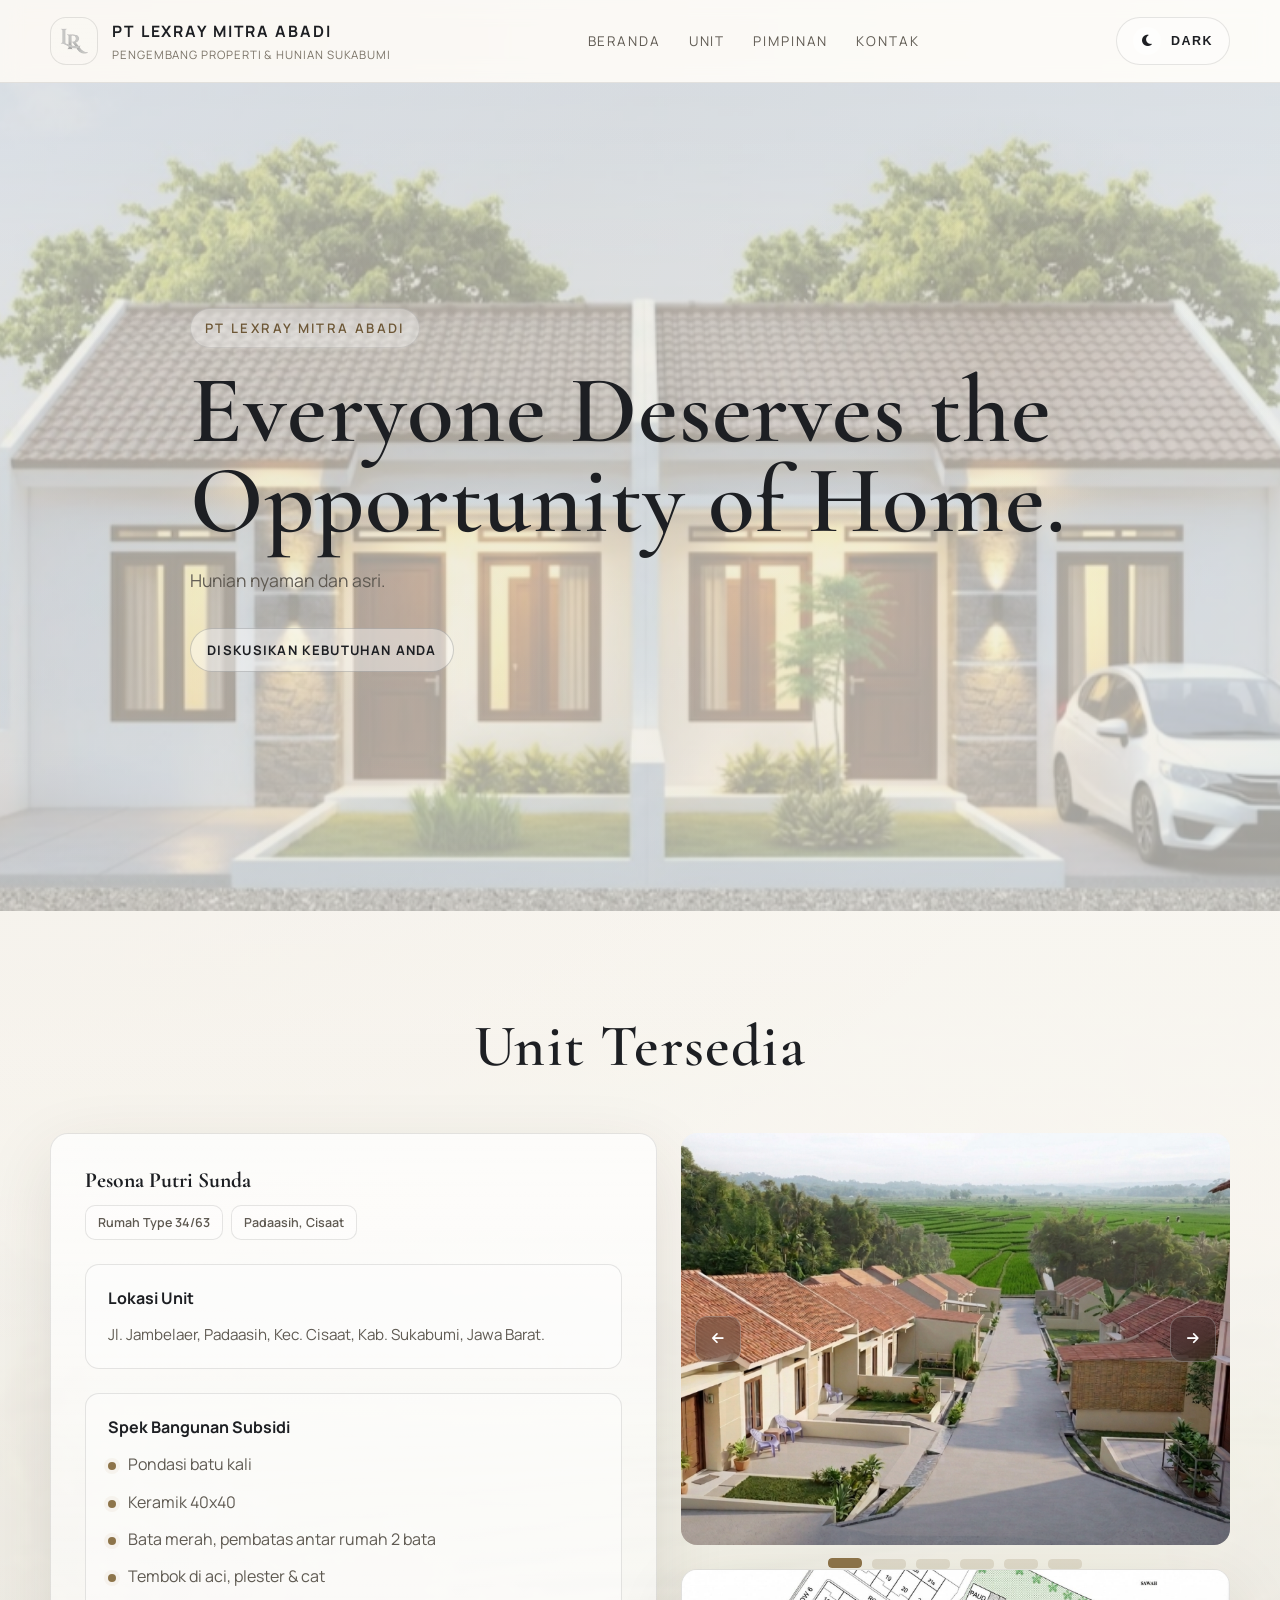
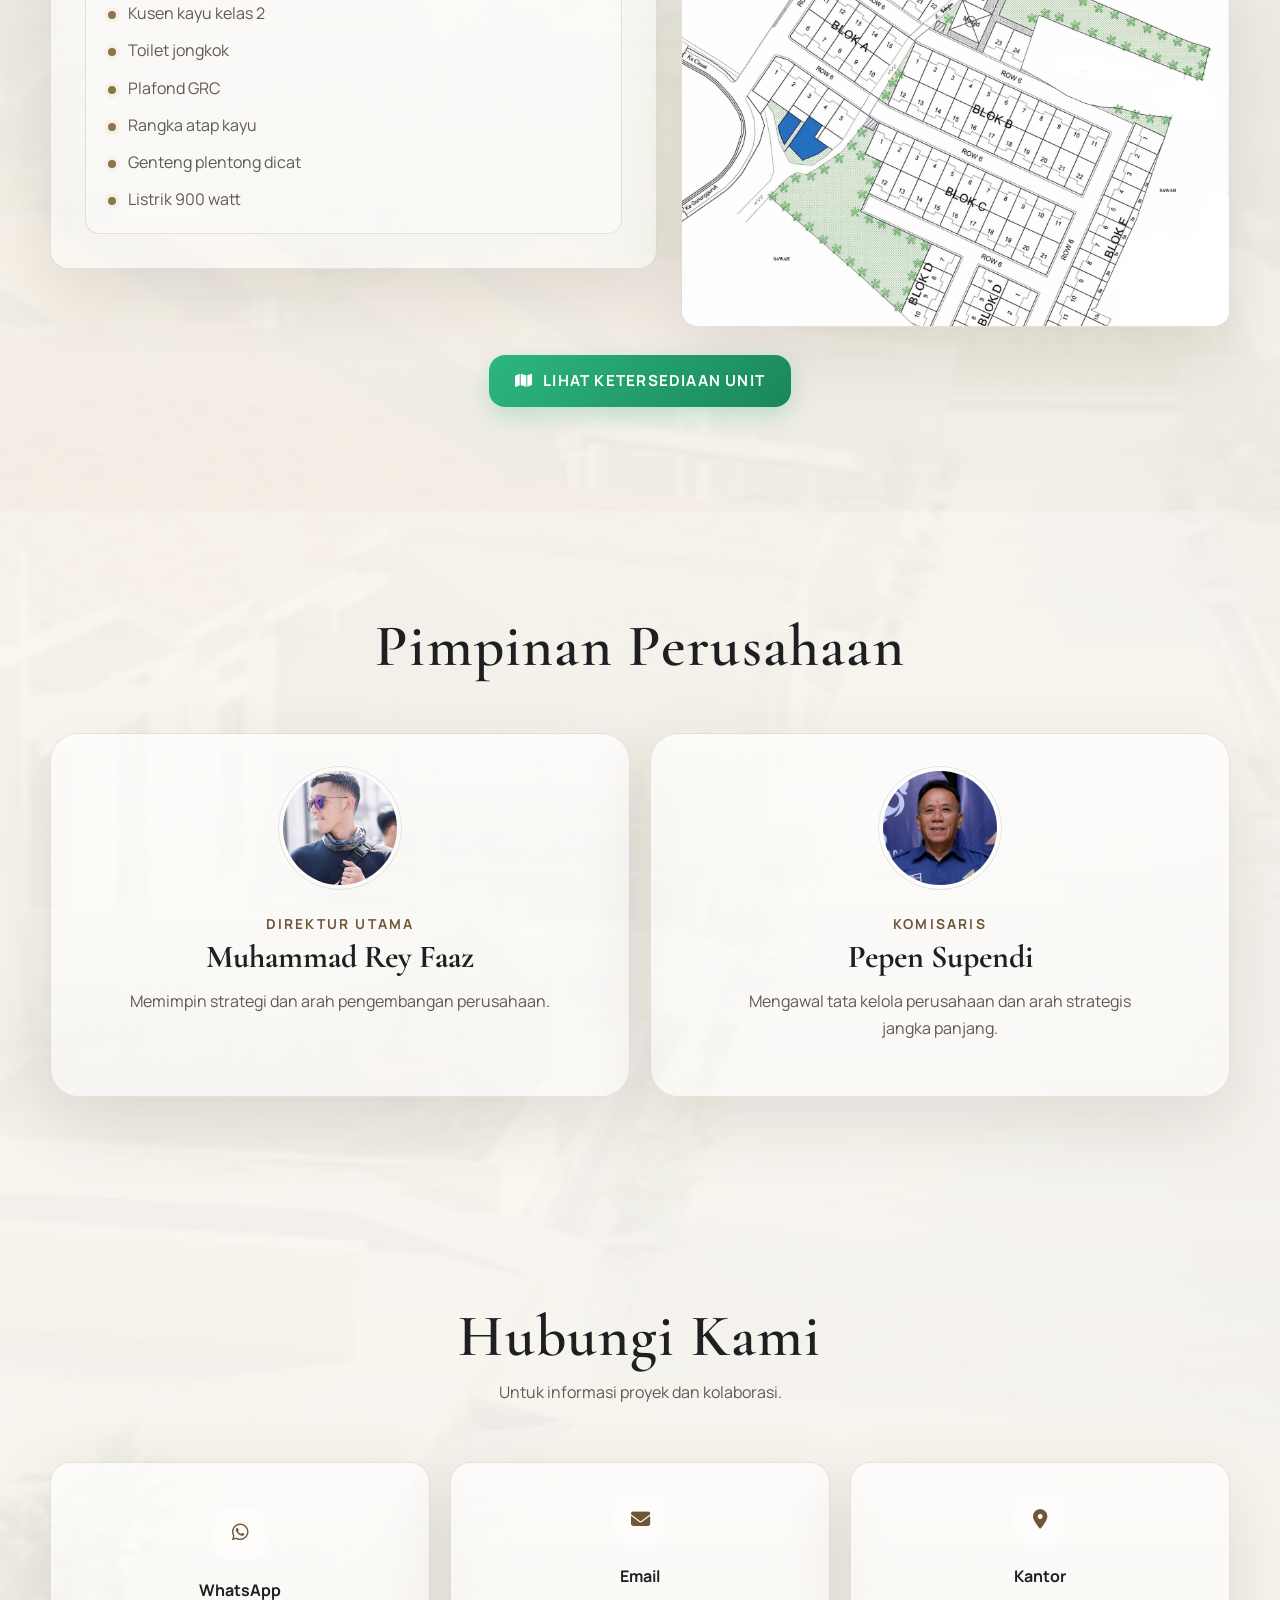
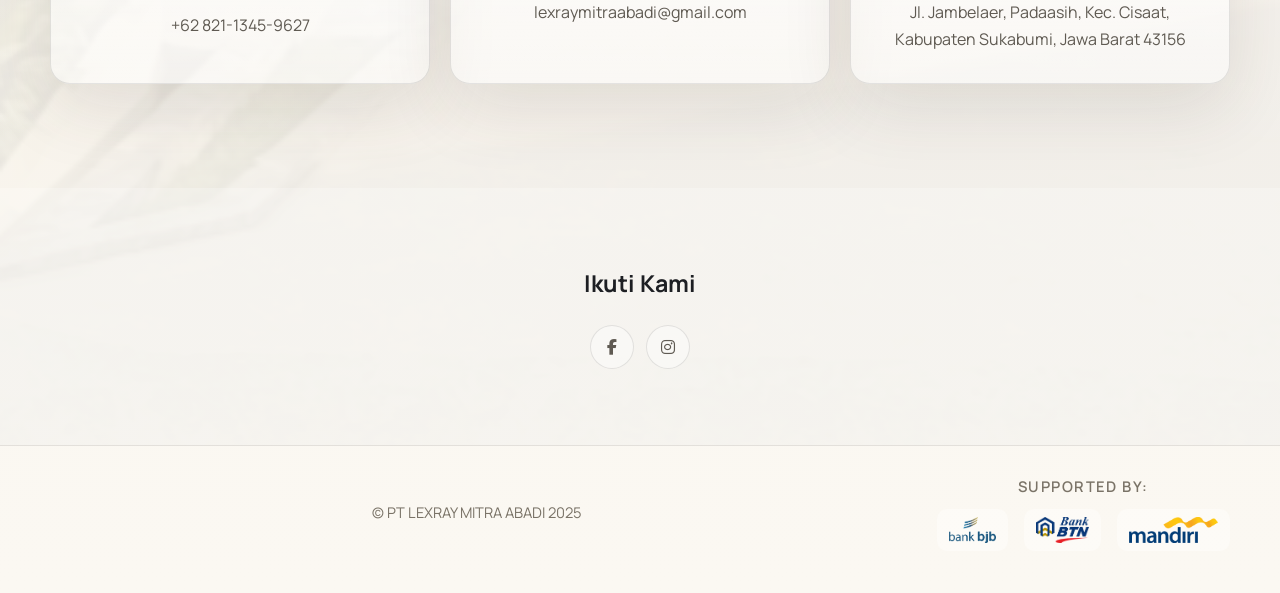
==== commit 8e205293: "Remove social media buttons from leadership section, make WhatsApp card clickable, and update social" ====
--- a/index.html
+++ b/index.html
@@ -66,235 +66,223 @@
         <div class="hero-overlay"></div>
     </section>
 
-    <section id="units" class="units">
-        <div class="container">
-            <div class="section-header">
-                <h2>Unit Tersedia</h2>
-            </div>
-            <div class="unit-showcase">
-                <div class="unit-card unit-card-featured">
-                    <h3>Pesona Putri Sunda</h3>
-                    <div class="unit-info">
-                        <span class="info-badge">Rumah Type 34/63</span>
-                        <span class="info-badge">Padaasih, Cisaat</span>
-                    </div>
-                    <div class="unit-carousel unit-carousel-mobile" data-carousel>
-                        <div class="unit-carousel-track">
-                            <figure class="unit-slide active">
-                                <img src="contents/img/fototampakatas.png"
-                                    alt="Foto unit tampak depan Pesona Putri Sunda">
-                            </figure>
-                            <figure class="unit-slide">
-                                <img src="contents/img/fotounittampakdepan.png"
-                                    alt="Foto tampak depan unit Pesona Putri Sunda">
-                            </figure>
-                            <figure class="unit-slide">
-                                <img src="contents/img/fotounittampakdepan1.png" alt="Foto unit Pesona Putri Sunda 1">
-                            </figure>
-                            <figure class="unit-slide">
-                                <img src="contents/img/fotounitunit.png" alt="Foto unit Pesona Putri Sunda 2">
-                            </figure>
-                            <figure class="unit-slide">
-                                <img src="contents/img/fotounitunit1.png" alt="Foto unit Pesona Putri Sunda 3">
-                            </figure>
-                            <figure class="unit-slide">
-                                <img src="contents/img/fotounit1.png" alt="Foto unit Pesona Putri Sunda 4">
-                            </figure>
-                            <button class="carousel-btn carousel-btn-prev" type="button" data-carousel-prev
-                                aria-label="Foto sebelumnya">
-                                <i class="fas fa-arrow-left"></i>
-                            </button>
-                            <button class="carousel-btn carousel-btn-next" type="button" data-carousel-next
-                                aria-label="Foto berikutnya">
-                                <i class="fas fa-arrow-right"></i>
-                            </button>
-                        </div>
-                        <div class="unit-carousel-controls">
-                            <div class="unit-carousel-dots" aria-label="Navigasi foto unit">
-                                <button class="carousel-dot active" type="button" data-carousel-dot="0"
-                                    aria-label="Lihat foto 1"><span></span></button>
-                                <button class="carousel-dot" type="button" data-carousel-dot="1"
-                                    aria-label="Lihat foto 2"><span></span></button>
-                                <button class="carousel-dot" type="button" data-carousel-dot="2"
-                                    aria-label="Lihat foto 3"><span></span></button>
-                                <button class="carousel-dot" type="button" data-carousel-dot="3"
-                                    aria-label="Lihat foto 4"><span></span></button>
-                                <button class="carousel-dot" type="button" data-carousel-dot="4"
-                                    aria-label="Lihat foto 5"><span></span></button>
-                                <button class="carousel-dot" type="button" data-carousel-dot="5"
-                                    aria-label="Lihat foto 6"><span></span></button>
-                            </div>
-                        </div>
-                    </div>
-                    <div class="unit-location">
-                        <h4>Lokasi Unit</h4>
-                        <p>Jl. Jambelaer, Padaasih, Kec. Cisaat, Kab. Sukabumi, Jawa Barat.</p>
-                    </div>
-                    <div class="unit-specs">
-                        <h4>Spek Bangunan Subsidi</h4>
-                        <ul class="unit-spec-list">
-                            <li>Pondasi batu kali</li>
-                            <li>Keramik 40x40</li>
-                            <li>Bata merah, pembatas antar rumah 2 bata</li>
-                            <li>Tembok di aci, plester &amp; cat</li>
-                            <li>Kusen kayu kelas 2</li>
-                            <li>Toilet jongkok</li>
-                            <li>Plafond GRC</li>
-                            <li>Rangka atap kayu</li>
-                            <li>Genteng plentong dicat</li>
-                            <li>Listrik 900 watt</li>
-                        </ul>
-                    </div>
-                </div>
-                <div class="unit-carousel-card">
-                    <div class="unit-carousel unit-carousel-desktop" data-carousel>
-                        <div class="unit-carousel-track">
-                            <figure class="unit-slide active">
-                                <img src="contents/img/fototampakatas.png"
-                                    alt="Foto unit tampak depan Pesona Putri Sunda">
-                            </figure>
-                            <figure class="unit-slide">
-                                <img src="contents/img/fotounittampakdepan.png"
-                                    alt="Foto tampak depan unit Pesona Putri Sunda">
-                            </figure>
-                            <figure class="unit-slide">
-                                <img src="contents/img/fotounittampakdepan1.png" alt="Foto unit Pesona Putri Sunda 1">
-                            </figure>
-                            <figure class="unit-slide">
-                                <img src="contents/img/fotounitunit.png" alt="Foto unit Pesona Putri Sunda 2">
-                            </figure>
-                            <figure class="unit-slide">
-                                <img src="contents/img/fotounitunit1.png" alt="Foto unit Pesona Putri Sunda 3">
-                            </figure>
-                            <figure class="unit-slide">
-                                <img src="contents/img/fotounit1.png" alt="Foto unit Pesona Putri Sunda 4">
-                            </figure>
-                            <button class="carousel-btn carousel-btn-prev" type="button" data-carousel-prev
-                                aria-label="Foto sebelumnya">
-                                <i class="fas fa-arrow-left"></i>
-                            </button>
-                            <button class="carousel-btn carousel-btn-next" type="button" data-carousel-next
-                                aria-label="Foto berikutnya">
-                                <i class="fas fa-arrow-right"></i>
-                            </button>
-                        </div>
-                        <div class="unit-carousel-controls">
-                            <div class="unit-carousel-dots" aria-label="Navigasi foto unit">
-                                <button class="carousel-dot active" type="button" data-carousel-dot="0"
-                                    aria-label="Lihat foto 1"><span></span></button>
-                                <button class="carousel-dot" type="button" data-carousel-dot="1"
-                                    aria-label="Lihat foto 2"><span></span></button>
-                                <button class="carousel-dot" type="button" data-carousel-dot="2"
-                                    aria-label="Lihat foto 3"><span></span></button>
-                                <button class="carousel-dot" type="button" data-carousel-dot="3"
-                                    aria-label="Lihat foto 4"><span></span></button>
-                                <button class="carousel-dot" type="button" data-carousel-dot="4"
-                                    aria-label="Lihat foto 5"><span></span></button>
-                                <button class="carousel-dot" type="button" data-carousel-dot="5"
-                                    aria-label="Lihat foto 6"><span></span></button>
-                            </div>
-                        </div>
-                    </div>
-                    <div class="unit-siteplan">
-                        <img src="contents/img/siteplanputrisunda.png" alt="Siteplan Pesona Putri Sunda">
-                    </div>
-                </div>
-            </div>
-            <div class="unit-download">
-                <a href="stok.html" class="unit-download-btn">
-                    <i class="fas fa-map" aria-hidden="true"></i>
-                    <span>Lihat ketersediaan unit</span>
-                </a>
-            </div>
-        </div>
-    </section>
-
-    <section id="team" class="team">
-        <div class="container">
-            <div class="section-header">
-                <h2>Pimpinan Perusahaan</h2>
-            </div>
-            <div class="team-grid">
-                <div class="team-member">
-                    <div class="member-image">
-                        <img src="contents/img/rey.png" alt="Muhammad Rey Faaz" class="member-photo">
-                    </div>
-                    <h3>Direktur Utama</h3>
-                    <h4>Muhammad Rey Faaz</h4>
-                    <p>Memimpin strategi dan arah pengembangan perusahaan.</p>
-                    <div class="social-links">
-                        <a href="#" aria-label="LinkedIn Muhammad Rey Faaz"><i class="fab fa-linkedin"></i></a>
-                        <a href="#" aria-label="X Muhammad Rey Faaz"><i class="fab fa-twitter"></i></a>
-                    </div>
-                </div>
-                <div class="team-member">
-                    <div class="member-image">
-                        <img src="contents/img/komisaris.png" alt="Pepen Supendi" class="member-photo">
-                    </div>
-                    <h3>Komisaris</h3>
-                    <h4>Pepen Supendi</h4>
-                    <p>Mengawal tata kelola perusahaan dan arah strategis jangka panjang.</p>
-                    <div class="social-links">
-                        <a href="#" aria-label="LinkedIn Pepen Supendi"><i class="fab fa-linkedin"></i></a>
-                        <a href="#" aria-label="X Pepen Supendi"><i class="fab fa-twitter"></i></a>
-                    </div>
-                </div>
-            </div>
-        </div>
-    </section>
-
-    <section id="contact" class="contact">
-        <div class="container">
-            <div class="section-header">
-                <h2>Hubungi Kami</h2>
-                <p class="section-subtitle">Untuk informasi proyek dan kolaborasi.</p>
-            </div>
-            <div class="contact-content">
-                <div class="contact-info">
-                    <div class="info-item">
-                        <i class="fab fa-whatsapp contact-icon"></i>
-                        <div>
-                            <h4>WhatsApp</h4>
-                            <p><a href="https://wa.me/6282113459627" target="_blank" rel="noopener noreferrer">+62
-                                    821-1345-9627</a></p>
-                        </div>
-                    </div>
-                    <div class="info-item">
-                        <i class="fas fa-envelope contact-icon"></i>
-                        <div>
-                            <h4>Email</h4>
-                            <p>info@lexray.co.id</p>
-                        </div>
-                    </div>
-                    <div class="info-item">
-                        <i class="fas fa-location-dot contact-icon"></i>
-                        <div>
-                            <h4>Kantor</h4>
-                            <p>Jl. Jambelaer, Padaasih, Kec. Cisaat, Kabupaten Sukabumi, Jawa Barat 43156</p>
-                        </div>
-                    </div>
-                </div>
-            </div>
-        </div>
-    </section>
-
-    <section class="social-section">
-        <div class="container">
-            <h3>Ikuti Kami</h3>
-            <div class="social-icons">
-                <a href="#" target="_blank" rel="noopener noreferrer" aria-label="Facebook"><i
-                        class="fab fa-facebook-f"></i></a>
-                <a href="https://www.instagram.com/pt.lexraymitraabadi/?utm_source=ig_web_button_share_sheet"
-                    target="_blank" rel="noopener noreferrer" aria-label="Instagram"><i
-                        class="fab fa-instagram"></i></a>
-                <a href="#" target="_blank" rel="noopener noreferrer" aria-label="X"><i class="fab fa-twitter"></i></a>
-                <a href="#" target="_blank" rel="noopener noreferrer" aria-label="LinkedIn"><i
-                        class="fab fa-linkedin-in"></i></a>
-                <a href="#" target="_blank" rel="noopener noreferrer" aria-label="YouTube"><i
-                        class="fab fa-youtube"></i></a>
-            </div>
-        </div>
-    </section>
+    <div class="content-background-shell">
+        <section id="units" class="units">
+            <div class="container">
+                <div class="section-header">
+                    <h2>Unit Tersedia</h2>
+                </div>
+                <div class="unit-showcase">
+                    <div class="unit-card unit-card-featured">
+                        <h3>Pesona Putri Sunda</h3>
+                        <div class="unit-info">
+                            <span class="info-badge">Rumah Type 34/63</span>
+                            <span class="info-badge">Padaasih, Cisaat</span>
+                        </div>
+                        <div class="unit-carousel unit-carousel-mobile" data-carousel>
+                            <div class="unit-carousel-track">
+                                <figure class="unit-slide active">
+                                    <img src="contents/img/fototampakatas.png"
+                                        alt="Foto unit tampak depan Pesona Putri Sunda">
+                                </figure>
+                                <figure class="unit-slide">
+                                    <img src="contents/img/fotounittampakdepan.png"
+                                        alt="Foto tampak depan unit Pesona Putri Sunda">
+                                </figure>
+                                <figure class="unit-slide">
+                                    <img src="contents/img/fotounittampakdepan1.png" alt="Foto unit Pesona Putri Sunda 1">
+                                </figure>
+                                <figure class="unit-slide">
+                                    <img src="contents/img/fotounitunit.png" alt="Foto unit Pesona Putri Sunda 2">
+                                </figure>
+                                <figure class="unit-slide">
+                                    <img src="contents/img/fotounitunit1.png" alt="Foto unit Pesona Putri Sunda 3">
+                                </figure>
+                                <figure class="unit-slide">
+                                    <img src="contents/img/fotounit1.png" alt="Foto unit Pesona Putri Sunda 4">
+                                </figure>
+                                <button class="carousel-btn carousel-btn-prev" type="button" data-carousel-prev
+                                    aria-label="Foto sebelumnya">
+                                    <i class="fas fa-arrow-left"></i>
+                                </button>
+                                <button class="carousel-btn carousel-btn-next" type="button" data-carousel-next
+                                    aria-label="Foto berikutnya">
+                                    <i class="fas fa-arrow-right"></i>
+                                </button>
+                            </div>
+                            <div class="unit-carousel-controls">
+                                <div class="unit-carousel-dots" aria-label="Navigasi foto unit">
+                                    <button class="carousel-dot active" type="button" data-carousel-dot="0"
+                                        aria-label="Lihat foto 1"><span></span></button>
+                                    <button class="carousel-dot" type="button" data-carousel-dot="1"
+                                        aria-label="Lihat foto 2"><span></span></button>
+                                    <button class="carousel-dot" type="button" data-carousel-dot="2"
+                                        aria-label="Lihat foto 3"><span></span></button>
+                                    <button class="carousel-dot" type="button" data-carousel-dot="3"
+                                        aria-label="Lihat foto 4"><span></span></button>
+                                    <button class="carousel-dot" type="button" data-carousel-dot="4"
+                                        aria-label="Lihat foto 5"><span></span></button>
+                                    <button class="carousel-dot" type="button" data-carousel-dot="5"
+                                        aria-label="Lihat foto 6"><span></span></button>
+                                </div>
+                            </div>
+                        </div>
+                        <div class="unit-location">
+                            <h4>Lokasi Unit</h4>
+                            <p>Jl. Jambelaer, Padaasih, Kec. Cisaat, Kab. Sukabumi, Jawa Barat.</p>
+                        </div>
+                        <div class="unit-specs">
+                            <h4>Spek Bangunan Subsidi</h4>
+                            <ul class="unit-spec-list">
+                                <li>Pondasi batu kali</li>
+                                <li>Keramik 40x40</li>
+                                <li>Bata merah, pembatas antar rumah 2 bata</li>
+                                <li>Tembok di aci, plester &amp; cat</li>
+                                <li>Kusen kayu kelas 2</li>
+                                <li>Toilet jongkok</li>
+                                <li>Plafond GRC</li>
+                                <li>Rangka atap kayu</li>
+                                <li>Genteng plentong dicat</li>
+                                <li>Listrik 900 watt</li>
+                            </ul>
+                        </div>
+                    </div>
+                    <div class="unit-carousel-card">
+                        <div class="unit-carousel unit-carousel-desktop" data-carousel>
+                            <div class="unit-carousel-track">
+                                <figure class="unit-slide active">
+                                    <img src="contents/img/fototampakatas.png"
+                                        alt="Foto unit tampak depan Pesona Putri Sunda">
+                                </figure>
+                                <figure class="unit-slide">
+                                    <img src="contents/img/fotounittampakdepan.png"
+                                        alt="Foto tampak depan unit Pesona Putri Sunda">
+                                </figure>
+                                <figure class="unit-slide">
+                                    <img src="contents/img/fotounittampakdepan1.png" alt="Foto unit Pesona Putri Sunda 1">
+                                </figure>
+                                <figure class="unit-slide">
+                                    <img src="contents/img/fotounitunit.png" alt="Foto unit Pesona Putri Sunda 2">
+                                </figure>
+                                <figure class="unit-slide">
+                                    <img src="contents/img/fotounitunit1.png" alt="Foto unit Pesona Putri Sunda 3">
+                                </figure>
+                                <figure class="unit-slide">
+                                    <img src="contents/img/fotounit1.png" alt="Foto unit Pesona Putri Sunda 4">
+                                </figure>
+                                <button class="carousel-btn carousel-btn-prev" type="button" data-carousel-prev
+                                    aria-label="Foto sebelumnya">
+                                    <i class="fas fa-arrow-left"></i>
+                                </button>
+                                <button class="carousel-btn carousel-btn-next" type="button" data-carousel-next
+                                    aria-label="Foto berikutnya">
+                                    <i class="fas fa-arrow-right"></i>
+                                </button>
+                            </div>
+                            <div class="unit-carousel-controls">
+                                <div class="unit-carousel-dots" aria-label="Navigasi foto unit">
+                                    <button class="carousel-dot active" type="button" data-carousel-dot="0"
+                                        aria-label="Lihat foto 1"><span></span></button>
+                                    <button class="carousel-dot" type="button" data-carousel-dot="1"
+                                        aria-label="Lihat foto 2"><span></span></button>
+                                    <button class="carousel-dot" type="button" data-carousel-dot="2"
+                                        aria-label="Lihat foto 3"><span></span></button>
+                                    <button class="carousel-dot" type="button" data-carousel-dot="3"
+                                        aria-label="Lihat foto 4"><span></span></button>
+                                    <button class="carousel-dot" type="button" data-carousel-dot="4"
+                                        aria-label="Lihat foto 5"><span></span></button>
+                                    <button class="carousel-dot" type="button" data-carousel-dot="5"
+                                        aria-label="Lihat foto 6"><span></span></button>
+                                </div>
+                            </div>
+                        </div>
+                        <div class="unit-siteplan">
+                            <img src="contents/img/siteplanputrisunda.png" alt="Siteplan Pesona Putri Sunda">
+                        </div>
+                    </div>
+                </div>
+                <div class="unit-download">
+                    <a href="stok.html" class="unit-download-btn">
+                        <i class="fas fa-map" aria-hidden="true"></i>
+                        <span>Lihat ketersediaan unit</span>
+                    </a>
+                </div>
+            </div>
+        </section>
+
+        <section id="team" class="team">
+            <div class="container">
+                <div class="section-header">
+                    <h2>Pimpinan Perusahaan</h2>
+                </div>
+                <div class="team-grid">
+                    <div class="team-member">
+                        <div class="member-image">
+                            <img src="contents/img/rey.png" alt="Muhammad Rey Faaz" class="member-photo">
+                        </div>
+                        <h3>Direktur Utama</h3>
+                        <h4>Muhammad Rey Faaz</h4>
+                        <p>Memimpin strategi dan arah pengembangan perusahaan.</p>
+                    </div>
+                    <div class="team-member">
+                        <div class="member-image">
+                            <img src="contents/img/komisaris.png" alt="Pepen Supendi" class="member-photo">
+                        </div>
+                        <h3>Komisaris</h3>
+                        <h4>Pepen Supendi</h4>
+                        <p>Mengawal tata kelola perusahaan dan arah strategis jangka panjang.</p>
+                    </div>
+                </div>
+            </div>
+        </section>
+
+        <section id="contact" class="contact">
+            <div class="container">
+                <div class="section-header">
+                    <h2>Hubungi Kami</h2>
+                    <p class="section-subtitle">Untuk informasi proyek dan kolaborasi.</p>
+                </div>
+                <div class="contact-content">
+                    <div class="contact-info">
+                        <a href="https://wa.me/6282113459627" target="_blank" rel="noopener noreferrer" class="info-item info-item-clickable">
+                            <i class="fab fa-whatsapp contact-icon"></i>
+                            <div>
+                                <h4>WhatsApp</h4>
+                                <p>+62 821-1345-9627</p>
+                            </div>
+                        </a>
+                        <div class="info-item">
+                            <i class="fas fa-envelope contact-icon"></i>
+                            <div>
+                                <h4>Email</h4>
+                                <p>lexraymitraabadi@gmail.com</p>
+                            </div>
+                        </div>
+                        <div class="info-item">
+                            <i class="fas fa-location-dot contact-icon"></i>
+                            <div>
+                                <h4>Kantor</h4>
+                                <p>Jl. Jambelaer, Padaasih, Kec. Cisaat, Kabupaten Sukabumi, Jawa Barat 43156</p>
+                            </div>
+                        </div>
+                    </div>
+                </div>
+            </div>
+        </section>
+
+        <section class="social-section">
+            <div class="container">
+                <h3>Ikuti Kami</h3>
+                <div class="social-icons">
+                    <a href="#" target="_blank" rel="noopener noreferrer" aria-label="Facebook"><i
+                            class="fab fa-facebook-f"></i></a>
+                    <a href="https://www.instagram.com/lexraycompany?utm_source=ig_web_button_share_sheet&igsh=ZDNlZDc0MzIxNw==zdv"
+                        target="_blank" rel="noopener noreferrer" aria-label="Instagram"><i
+                            class="fab fa-instagram"></i></a>
+                </div>
+            </div>
+        </section>
+    </div>
 
     <footer class="footer">
         <div class="container">
--- a/styles.css
+++ b/styles.css
@@ -109,6 +109,7 @@
 section {
     position: relative;
     padding: 104px 0;
+    z-index: 1;
 }
 
 .about,
@@ -327,11 +328,38 @@
     content: '';
     position: absolute;
     inset: 0;
-    background-image: url('contents/img/backgroundberanda.png');
+    background-image: 
+        linear-gradient(180deg, rgba(0, 0, 0, 0), rgba(0, 0, 0, 0)),
+        url('contents/img/backgroundberanda.png');
     background-size: cover;
     background-position: center;
-    opacity: 0.14;
+    opacity: 0.34;
     pointer-events: none;
+}
+
+.content-background-shell {
+    position: relative;
+    isolation: isolate;
+}
+
+.content-background-shell::before {
+    content: '';
+    position: absolute;
+    inset: 0;
+    background-image:
+        linear-gradient(180deg, rgba(245, 241, 232, 0.76), rgba(245, 241, 232, 0.7)),
+        url('contents/img/backgroundindexwindows.png');
+    background-size: cover;
+    background-position: center top;
+    background-repeat: no-repeat;
+    opacity: 0.22;
+    pointer-events: none;
+    z-index: 0;
+}
+
+.content-background-shell > section {
+    position: relative;
+    z-index: 1;
 }
 
 .hero-overlay {
@@ -416,6 +444,11 @@
 html[data-theme='dark'] .secondary-link:hover,
 html[data-theme='dark'] .secondary-link:focus-visible {
     color: var(--accent-soft);
+}
+
+html[data-theme='dark'] .info-item-clickable:hover {
+    background: var(--soft-bg-3);
+    box-shadow: 0 8px 24px rgba(0, 0, 0, 0.3);
 }
 
 .hero-actions {
@@ -735,6 +768,32 @@
     color: var(--accent-soft);
 }
 
+.info-item-clickable {
+    display: flex;
+    flex-direction: column;
+    align-items: center;
+    justify-content: center;
+    text-decoration: none;
+    color: inherit;
+    cursor: pointer;
+    transition: all 0.3s ease;
+}
+
+.info-item-clickable:hover {
+    background: var(--soft-bg-2);
+    transform: translateY(-4px);
+    box-shadow: 0 8px 24px rgba(0, 0, 0, 0.1);
+}
+
+.info-item-clickable:hover i {
+    background: var(--accent);
+    color: var(--white);
+}
+
+.info-item-clickable p {
+    color: var(--text-muted);
+}
+
 .social-section {
     padding-top: 76px;
     padding-bottom: 76px;
@@ -745,6 +804,10 @@
     font-size: 1.45rem;
     margin-bottom: 22px;
     color: var(--text);
+}
+
+.units {
+    background: linear-gradient(180deg, var(--section-fade), rgba(255, 255, 255, 0));
 }
 
 .footer {
@@ -802,26 +865,34 @@
 .unit-download-btn {
     display: inline-flex;
     align-items: center;
+    justify-content: center;
     gap: 10px;
-    min-height: 48px;
-    padding: 0 18px;
-    border: 1px solid var(--line);
-    border-radius: 12px;
-    background: var(--panel-bg);
-    color: var(--text);
+    min-height: 52px;
+    padding: 0 26px;
+    border: none;
+    border-radius: 16px;
+    background: linear-gradient(135deg, #2db77f, #1a8659);
+    color: #ffffff;
     text-decoration: none;
-    font-size: 0.9rem;
+    font-size: 0.95rem;
     font-weight: 700;
-    letter-spacing: 0.06em;
+    letter-spacing: 0.08em;
     text-transform: uppercase;
-    transition: transform 0.2s ease, border-color 0.2s ease, color 0.2s ease;
+    box-shadow: 0 8px 24px rgba(45, 183, 127, 0.28);
+    transition: transform 0.2s ease, box-shadow 0.2s ease, background 0.2s ease;
+    cursor: pointer;
 }
 
 .unit-download-btn:hover,
 .unit-download-btn:focus-visible {
+    transform: translateY(-3px);
+    box-shadow: 0 12px 32px rgba(45, 183, 127, 0.36);
+    background: linear-gradient(135deg, #35d699, #2db77f);
+}
+
+.unit-download-btn:active {
     transform: translateY(-1px);
-    border-color: rgba(141, 116, 74, 0.3);
-    color: var(--accent-soft);
+    box-shadow: 0 6px 16px rgba(45, 183, 127, 0.24);
 }
 
 .page-hero {
@@ -874,7 +945,7 @@
 
 .stok-layout {
     display: grid;
-    grid-template-columns: minmax(0, 1.9fr) minmax(320px, 0.78fr);
+    grid-template-columns: 1fr;
     gap: 32px;
     align-items: start;
 }
@@ -988,44 +1059,9 @@
     box-shadow: var(--shadow);
 }
 
-.unit-status-legend {
-    display: flex;
-    flex-wrap: wrap;
-    gap: 12px;
-    margin-bottom: 22px;
-}
-
-.status-pill {
-    display: inline-flex;
-    align-items: center;
-    min-height: 38px;
-    padding: 0 14px;
-    border-radius: 999px;
-    border: 1px solid var(--line);
-    font-size: 0.82rem;
-    font-weight: 700;
-    letter-spacing: 0.08em;
-    text-transform: uppercase;
-}
-
-.status-pill-build {
-    background: rgba(209, 158, 51, 0.16);
-    color: #8b6610;
-}
-
-.status-pill-booked {
-    background: rgba(60, 116, 206, 0.14);
-    color: #2f5f9f;
-}
-
-.status-pill-akad {
-    background: rgba(58, 140, 91, 0.14);
-    color: #2d6f47;
-}
-
 .unit-status-grid {
     display: grid;
-    grid-template-columns: 1fr;
+    grid-template-columns: repeat(2, 1fr);
     gap: 14px;
 }
 
@@ -1070,6 +1106,11 @@
 .status-dot-akad {
     background: #3c8a5a;
     box-shadow: 0 0 0 6px rgba(58, 140, 91, 0.12);
+}
+
+.status-dot-tersedia {
+    background: #2db77f;
+    box-shadow: 0 0 0 6px rgba(45, 183, 127, 0.12);
 }
 
 .unit-chip-list {
@@ -1097,18 +1138,6 @@
 
 html[data-theme='dark'] .unit-chip {
     background: rgba(255, 255, 255, 0.06);
-}
-
-html[data-theme='dark'] .status-pill-build {
-    color: #e7c46d;
-}
-
-html[data-theme='dark'] .status-pill-booked {
-    color: #8eb6f3;
-}
-
-html[data-theme='dark'] .status-pill-akad {
-    color: #8fd1aa;
 }
 
 .unit-card {
@@ -1531,6 +1560,15 @@
 }
 
 @media (max-width: 640px) {
+    .content-background-shell::before {
+        background-image:
+            linear-gradient(180deg, rgba(245, 241, 232, 0.82), rgba(245, 241, 232, 0.74)),
+            url('contents/img/backgroundindexmobile.png');
+        background-position: center top;
+        background-size: cover;
+        opacity: 0.18;
+    }
+
     section {
         padding: 84px 0;
     }
